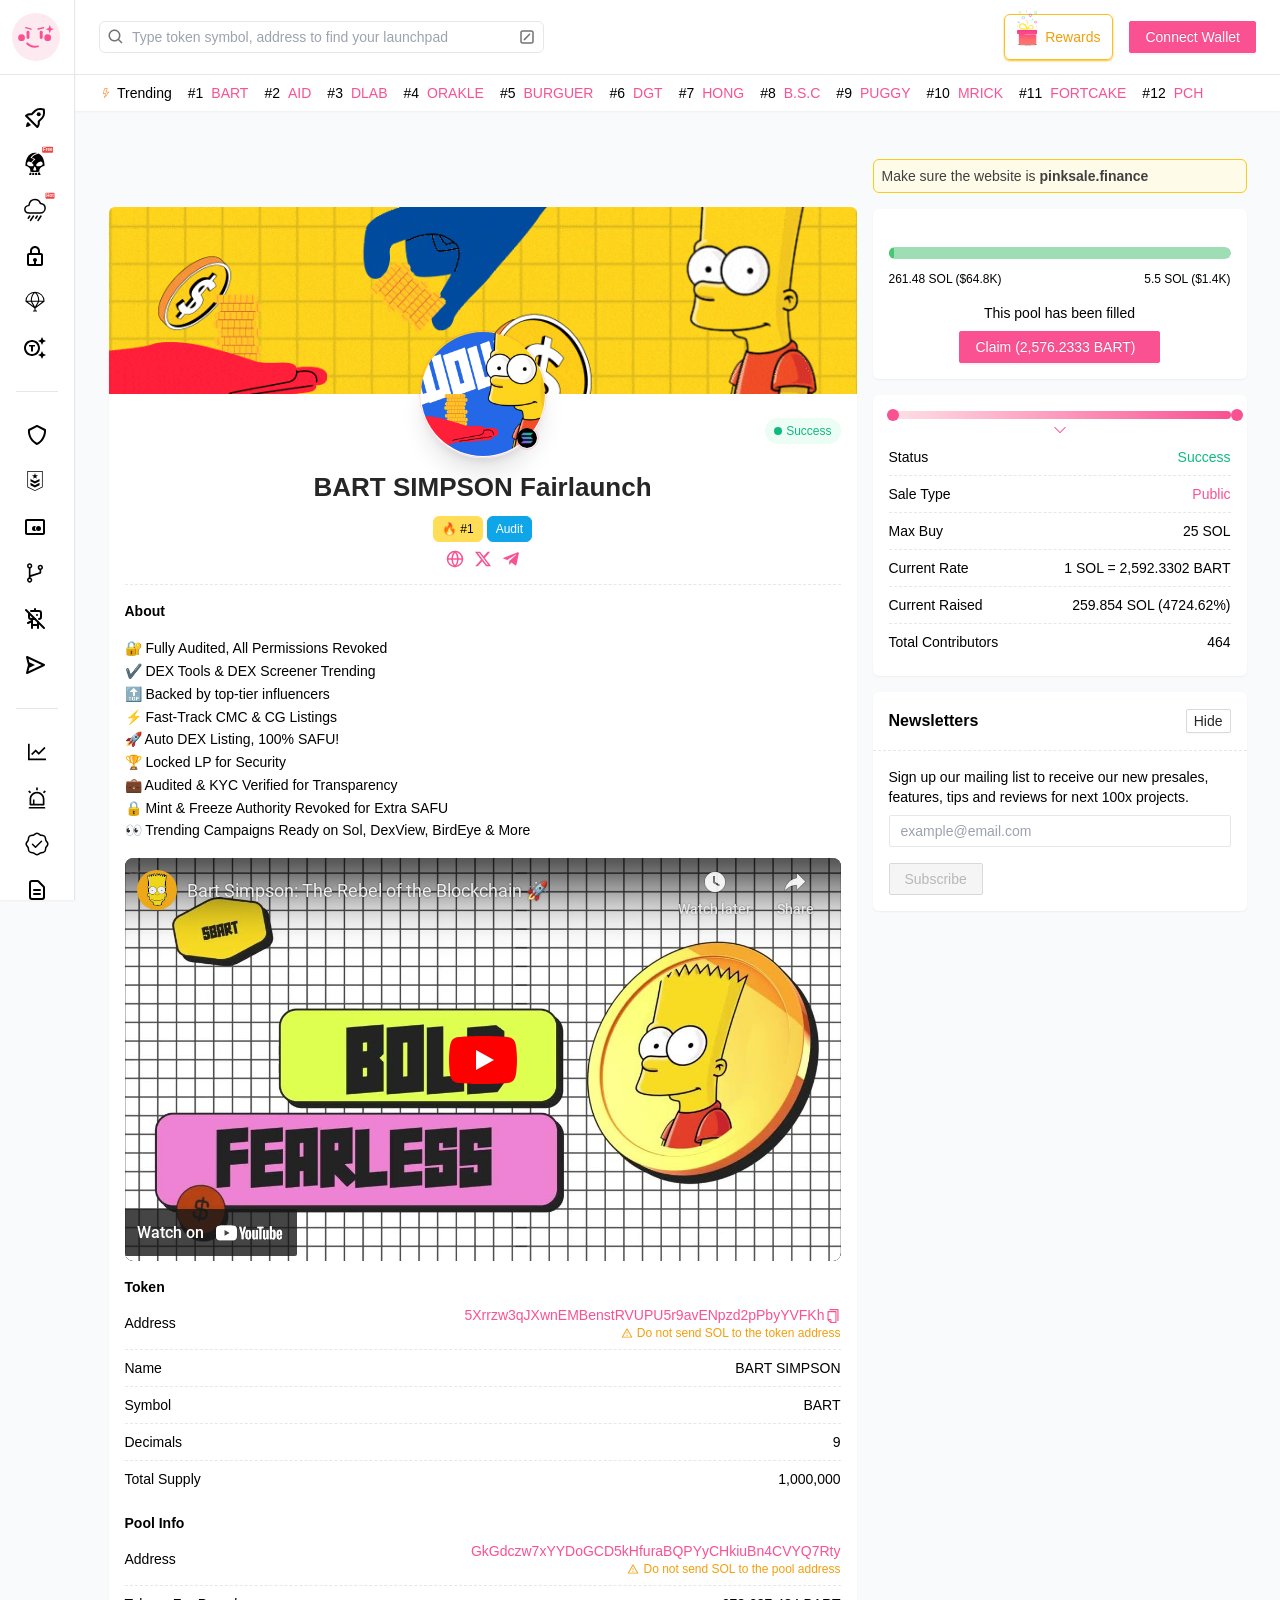
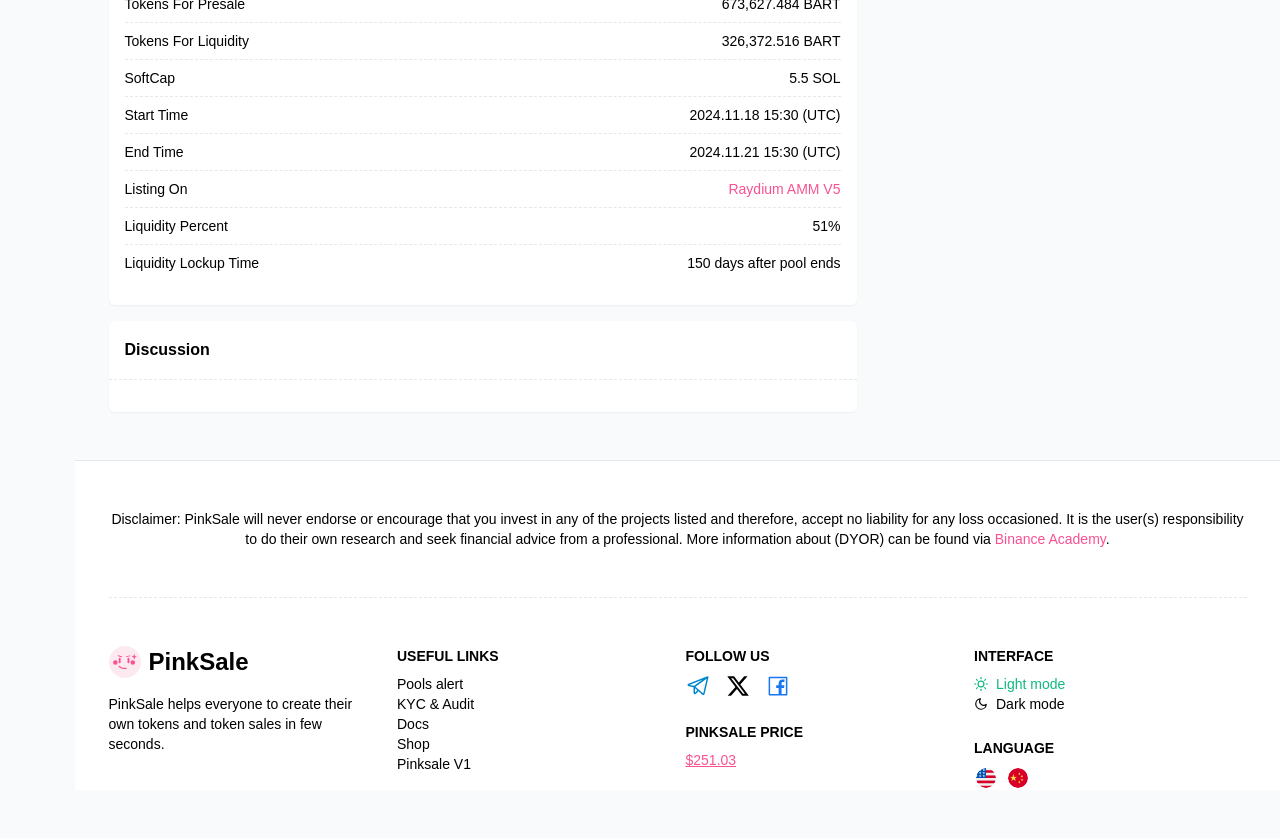
==== launchpad/GkGdczw7xYYDoGCD5kHfuraBQPYyCHkiuBn4CVYQ7Rty/index.html @ 8738171d "Add files via upload" ====
<!DOCTYPE html><html lang="en" class="light" data-critters-container="" data-scrapbook-source="https://www.pinksale.finance/solana/launchpad/GkGdczw7xYYDoGCD5kHfuraBQPYyCHkiuBn4CVYQ7Rty" data-scrapbook-create="20241121151506230" data-scrapbook-adoptedstylesheet-0=":host { z-index: var(--w3m-z-index); display: block; backface-visibility: hidden; position: fixed; inset: 0px; pointer-events: none; opacity: 0; background-color: var(--wui-cover); transition: opacity 0.2s var(--wui-ease-out-power-2); will-change: opacity; }

:host(.open) { opacity: 1; }

@keyframes zoom-in {
  0% { transform: scale(0.95) translateY(0px); }
  100% { transform: scale(1) translateY(0px); }
}

@keyframes slide-in {
  0% { transform: scale(1) translateY(50px); }
  100% { transform: scale(1) translateY(0px); }
}

wui-card { max-width: var(--w3m-modal-width); width: 100%; position: relative; animation-duration: 0.2s; animation-name: zoom-in; animation-fill-mode: backwards; animation-timing-function: var(--wui-ease-out-power-2); outline: none; }

wui-flex { overflow: hidden auto; display: flex; align-items: center; justify-content: center; width: 100%; height: 100%; }

@media (max-height: 700px) and (min-width: 431px) {
  wui-flex { align-items: flex-start; }
  wui-card { margin: var(--wui-spacing-xxl) 0px; }
}

@media (max-width: 430px) {
  wui-flex { align-items: flex-end; }
  wui-card { max-width: 100%; border-bottom-left-radius: 0px; border-bottom-right-radius: 0px; border-bottom: none; animation-name: slide-in; }
}"><head><meta charset="UTF-8"><meta name="viewport" content="width=device-width, initial-scale=1, maximum-scale=1.0, user-scalable=no"><link rel="icon" href="favicon.png"><link rel="apple-touch-icon" href="https://www.pinksale.finance/logo192.png"><link rel="manifest" href="https://www.pinksale.finance/manifest.json"><title>BART SIMPSON - How to buy BART SIMPSON</title><meta name="robots" content="index,follow"><meta name="description" content="🔐 Fully Audited, All Permissions Revoked
✔️ DEX Tools &amp;amp; DEX Screener Trending
🔝 Backed by top-tier influencers
⚡️ Fast-Track CMC &amp;amp; CG Listings
🚀 Auto DEX Listing, 100% SAFU!
🏆 Locked LP for Security
💼 Audited &amp;amp; KYC Verified for Transparency
🔒 Mint &amp;amp; Freeze Authority Revoked for Extra SAFU
👀 Trending Campaigns Ready on Sol, DexView, BirdEye &amp;amp; More"><meta name="theme-color" content="#f95192"><meta name="twitter:card" content="summary_large_image"><meta name="twitter:site" content="@pinkecosystem"><meta name="twitter:creator" content="@pinkecosystem"><meta property="fb:app_id" content="pinkecosystem"><meta property="og:title" content="BART SIMPSON - How to buy BART SIMPSON"><meta property="og:description" content="🔐 Fully Audited, All Permissions Revoked
✔️ DEX Tools &amp;amp; DEX Screener Trending
🔝 Backed by top-tier influencers
⚡️ Fast-Track CMC &amp;amp; CG Listings
🚀 Auto DEX Listing, 100% SAFU!
🏆 Locked LP for Security
💼 Audited &amp;amp; KYC Verified for Transparency
🔒 Mint &amp;amp; Freeze Authority Revoked for Extra SAFU
👀 Trending Campaigns Ready on Sol, DexView, BirdEye &amp;amp; More"><meta property="og:url" content="https://www.pinksale.finance/solana/launchpad/GkGdczw7xYYDoGCD5kHfuraBQPYyCHkiuBn4CVYQ7Rty"><meta property="og:type" content="website"><meta property="og:image" content="https://photos.pinksale.finance/file/pinksale-logo-upload/1731902654827-0ef68710facc1e62873c9341699c7675.png"><meta property="og:locale" content="en_IE"><meta property="og:site_name" content="PinkSale"><link rel="canonical" href="https://www.pinksale.finance/solana/launchpad/GkGdczw7xYYDoGCD5kHfuraBQPYyCHkiuBn4CVYQ7Rty"><meta name="next-head-count" content="22"><style>*,:after,:before{box-sizing:border-box;border:0 solid #e5e7eb}:after,:before{--tw-content:""}html{line-height:1.5;-webkit-text-size-adjust:100%;-moz-tab-size:4;-o-tab-size:4;tab-size:4;font-family:ui-sans-serif,system-ui,sans-serif,Apple Color Emoji,Segoe UI Emoji,Segoe UI Symbol,Noto Color Emoji;font-feature-settings:normal;font-variation-settings:normal;-webkit-tap-highlight-color:transparent}body{line-height:inherit}h2{font-size:inherit;font-weight:inherit}a{color:inherit;text-decoration:inherit}b{font-weight:bolder}button,input{font-family:inherit;font-feature-settings:inherit;font-variation-settings:inherit;font-size:100%;font-weight:inherit;line-height:inherit;color:inherit;margin:0;padding:0}button{text-transform:none}[type=button],[type=submit],button{-webkit-appearance:button;background-color:transparent;background-image:none}figure,h2,p{margin:0}ul{list-style:none;margin:0;padding:0}input::-moz-placeholder{opacity:1;color:#9ca3af}input::placeholder{opacity:1;color:#9ca3af}button{cursor:pointer}iframe,img,svg{display:block;vertical-align:middle}img{max-width:100%;height:auto}body{background-color:#f8fafc;font-family:-apple-system,BlinkMacSystemFont,Segoe UI,Helvetica,Arial,sans-serif,Apple Color Emoji,Segoe UI Emoji;font-size:16px;margin:0;-webkit-font-smoothing:antialiased;-moz-osx-font-smoothing:grayscale;word-wrap:break-word}body{color:var(--main-text);background-repeat:no-repeat}.hidden-against-adblock{display:none}*,:after,:before{--tw-border-spacing-x:0;--tw-border-spacing-y:0;--tw-translate-x:0;--tw-translate-y:0;--tw-rotate:0;--tw-skew-x:0;--tw-skew-y:0;--tw-scale-x:1;--tw-scale-y:1;--tw-pan-x: ;--tw-pan-y: ;--tw-pinch-zoom: ;--tw-scroll-snap-strictness:proximity;--tw-gradient-from-position: ;--tw-gradient-via-position: ;--tw-gradient-to-position: ;--tw-ordinal: ;--tw-slashed-zero: ;--tw-numeric-figure: ;--tw-numeric-spacing: ;--tw-numeric-fraction: ;--tw-ring-inset: ;--tw-ring-offset-width:0px;--tw-ring-offset-color:#fff;--tw-ring-color:rgba(59,130,246,.5);--tw-ring-offset-shadow:0 0 #0000;--tw-ring-shadow:0 0 #0000;--tw-shadow:0 0 #0000;--tw-shadow-colored:0 0 #0000;--tw-blur: ;--tw-brightness: ;--tw-contrast: ;--tw-grayscale: ;--tw-hue-rotate: ;--tw-invert: ;--tw-saturate: ;--tw-sepia: ;--tw-drop-shadow: ;--tw-backdrop-blur: ;--tw-backdrop-brightness: ;--tw-backdrop-contrast: ;--tw-backdrop-grayscale: ;--tw-backdrop-hue-rotate: ;--tw-backdrop-invert: ;--tw-backdrop-opacity: ;--tw-backdrop-saturate: ;--tw-backdrop-sepia: }.container{width:100%;margin-right:auto;margin-left:auto;padding-right:1rem;padding-left:1rem}@media (min-width:600px){.container{max-width:600px}}@media (min-width:728px){.container{max-width:728px}}@media (min-width:984px){.container{max-width:984px}}@media (min-width:1170px){.container{max-width:1170px}}.status-timeline{background:linear-gradient(90deg,rgba(255,210,218,.5),#f95192)}.status-timeline{gap:2px;height:8px;position:relative;display:flex;width:0;border-radius:.375rem;transition-property:all;transition-timing-function:cubic-bezier(.4,0,.2,1);transition-duration:.15s}.status-timeline__item{width:12px;height:12px;top:-2px;background-color:#fff0f3;position:absolute;display:inline-block;border-radius:9999px;transition-property:all;transition-timing-function:cubic-bezier(.4,0,.2,1);transition-duration:.15s}.status-timeline__item--active{--tw-bg-opacity:1;background-color:rgb(249 81 146/var(--tw-bg-opacity))}.site-max-width{max-width:1920px;margin-left:auto;margin-right:auto}.no-scrollbar::-webkit-scrollbar{display:none}.no-scrollbar{-ms-overflow-style:none;scrollbar-width:none}.pointer-events-none{pointer-events:none}.invisible{visibility:hidden}.fixed{position:fixed}.absolute{position:absolute}.relative{position:relative}.sticky{position:sticky}.inset-0{inset:0}.-right-2{right:-.5rem}.-top-2{top:-.5rem}.-top-6{top:-1.5rem}.bottom-0{bottom:0}.left-0{left:0}.left-2{left:.5rem}.left-\[50\%\]{left:50%}.right-0{right:0}.right-1{right:.25rem}.right-2{right:.5rem}.top-0{top:0}.top-1\/2{top:50%}.z-10{z-index:10}.z-20{z-index:20}.z-50{z-index:50}.z-\[100\]{z-index:100}.z-\[101\]{z-index:101}.mx-2{margin-left:.5rem;margin-right:.5rem}.mx-auto{margin-left:auto;margin-right:auto}.my-2{margin-top:.5rem;margin-bottom:.5rem}.my-4{margin-top:1rem;margin-bottom:1rem}.-mt-10{margin-top:-2.5rem}.mb-1{margin-bottom:.25rem}.mb-2{margin-bottom:.5rem}.mb-4{margin-bottom:1rem}.ml-2{margin-left:.5rem}.ml-\[2px\]{margin-left:2px}.mr-1{margin-right:.25rem}.mt-0{margin-top:0}.mt-1{margin-top:.25rem}.mt-2{margin-top:.5rem}.mt-4{margin-top:1rem}.mt-6{margin-top:1.5rem}.line-clamp-1{-webkit-line-clamp:1}.line-clamp-1{overflow:hidden;display:-webkit-box;-webkit-box-orient:vertical}.block{display:block}.inline-block{display:inline-block}.flex{display:flex}.inline-flex{display:inline-flex}.grid{display:grid}.h-0{height:0}.h-6{height:1.5rem}.h-\[20px\]{height:20px}.h-\[35px\]{height:35px}.h-\[38px\]{height:38px}.h-\[46px\]{height:46px}.h-\[75px\]{height:75px}.h-\[80px\]{height:80px}.h-\[8px\]{height:8px}.h-\[calc\(100\%-75px\)\]{height:calc(100% - 75px)}.h-auto{height:auto}.h-full{height:100%}.h-screen{height:100vh}.min-h-screen{min-height:100vh}.w-6{width:1.5rem}.w-\[14px\]{width:14px}.w-\[18px\]{width:18px}.w-\[20px\]{width:20px}.w-\[35px\]{width:35px}.w-\[38px\]{width:38px}.w-\[56px\]{width:56px}.w-\[60px\]{width:60px}.w-\[75px\]{width:75px}.w-\[80px\]{width:80px}.w-\[8px\]{width:8px}.w-full{width:100%}.max-w-lg{max-width:32rem}.flex-1{flex:1 1 0%}.flex-shrink-0{flex-shrink:0}.-translate-x-\[50\%\]{--tw-translate-x:-50%}.-translate-x-\[50\%\],.-translate-y-1\/2{transform:translate(var(--tw-translate-x),var(--tw-translate-y)) rotate(var(--tw-rotate)) skewX(var(--tw-skew-x)) skewY(var(--tw-skew-y)) scaleX(var(--tw-scale-x)) scaleY(var(--tw-scale-y))}.-translate-y-1\/2{--tw-translate-y:-50%}.scale-50{transform:translate(var(--tw-translate-x),var(--tw-translate-y)) rotate(var(--tw-rotate)) skewX(var(--tw-skew-x)) skewY(var(--tw-skew-y)) scaleX(var(--tw-scale-x)) scaleY(var(--tw-scale-y))}.scale-50{--tw-scale-x:.5;--tw-scale-y:.5}.scale-75{--tw-scale-x:.75;--tw-scale-y:.75}.scale-75,.transform{transform:translate(var(--tw-translate-x),var(--tw-translate-y)) rotate(var(--tw-rotate)) skewX(var(--tw-skew-x)) skewY(var(--tw-skew-y)) scaleX(var(--tw-scale-x)) scaleY(var(--tw-scale-y))}@keyframes bounce{0%,to{transform:translateY(-25%);animation-timing-function:cubic-bezier(.8,0,1,1)}50%{transform:none;animation-timing-function:cubic-bezier(0,0,.2,1)}}.animate-bounce{animation:bounce 1s infinite}@keyframes ping{75%,to{transform:scale(2);opacity:0}}.animate-ping{animation:ping 1s cubic-bezier(0,0,.2,1) infinite}@keyframes pulse{50%{opacity:.5}}.animate-pulse{animation:pulse 2s cubic-bezier(.4,0,.6,1) infinite}.cursor-pointer{cursor:pointer}.grid-cols-1{grid-template-columns:repeat(1,minmax(0,1fr))}.flex-row{flex-direction:row}.flex-col{flex-direction:column}.flex-wrap{flex-wrap:wrap}.place-content-center{place-content:center}.items-start{align-items:flex-start}.items-center{align-items:center}.justify-end{justify-content:flex-end}.justify-center{justify-content:center}.justify-between{justify-content:space-between}.gap-1{gap:.25rem}.gap-2{gap:.5rem}.gap-2\.5{gap:.625rem}.gap-4{gap:1rem}.divide-y>:not([hidden])~:not([hidden]){--tw-divide-y-reverse:0;border-top-width:calc(1px * calc(1 - var(--tw-divide-y-reverse)));border-bottom-width:calc(1px * var(--tw-divide-y-reverse))}.divide-dashed>:not([hidden])~:not([hidden]){border-style:dashed}.overflow-hidden{overflow:hidden}.overflow-x-auto{overflow-x:auto}.overflow-y-auto{overflow-y:auto}.whitespace-nowrap{white-space:nowrap}.whitespace-pre-line{white-space:pre-line}.break-words{overflow-wrap:break-word}.break-all{word-break:break-all}.rounded-full{border-radius:9999px}.rounded-lg{border-radius:.5rem}.rounded-md{border-radius:.375rem}.rounded-sm{border-radius:.125rem}.rounded-b-md{border-bottom-right-radius:.375rem}.rounded-b-md{border-bottom-left-radius:.375rem}.rounded-t-md{border-top-right-radius:.375rem}.rounded-t-md{border-top-left-radius:.375rem}.rounded-t-none{border-top-left-radius:0;border-top-right-radius:0}.border{border-width:1px}.border-2{border-width:2px}.border-b{border-bottom-width:1px}.border-r{border-right-width:1px}.border-t{border-top-width:1px}.border-dashed{border-style:dashed}.border-amber-400{--tw-border-opacity:1;border-color:rgb(251 191 36/var(--tw-border-opacity))}.border-brand-lighter{border-color:rgba(241,70,104,.2)}.border-sky-500{--tw-border-opacity:1;border-color:rgb(14 165 233/var(--tw-border-opacity))}.border-transparent{border-color:transparent}.border-yellow-400{--tw-border-opacity:1;border-color:rgb(250 204 21/var(--tw-border-opacity))}.bg-\[\#fff0f3\]{--tw-bg-opacity:1;background-color:rgb(255 240 243/var(--tw-bg-opacity))}.bg-emerald-50{--tw-bg-opacity:1;background-color:rgb(236 253 245/var(--tw-bg-opacity))}.bg-emerald-500{--tw-bg-opacity:1;background-color:rgb(16 185 129/var(--tw-bg-opacity))}.bg-gray-200{--tw-bg-opacity:1;background-color:rgb(229 231 235/var(--tw-bg-opacity))}.bg-gray-400{--tw-bg-opacity:1;background-color:rgb(156 163 175/var(--tw-bg-opacity))}.bg-modal-overlay{background-color:rgba(0,0,0,.3)}.bg-neutral-200{--tw-bg-opacity:1;background-color:rgb(229 229 229/var(--tw-bg-opacity))}.bg-red-500{--tw-bg-opacity:1;background-color:rgb(239 68 68/var(--tw-bg-opacity))}.bg-sky-500{--tw-bg-opacity:1;background-color:rgb(14 165 233/var(--tw-bg-opacity))}.bg-white{--tw-bg-opacity:1;background-color:rgb(255 255 255/var(--tw-bg-opacity))}.bg-yellow-50{--tw-bg-opacity:1;background-color:rgb(254 252 232/var(--tw-bg-opacity))}.bg-cover{background-size:cover}.bg-center{background-position:50%}.bg-no-repeat{background-repeat:no-repeat}.object-cover{-o-object-fit:cover;object-fit:cover}.p-2{padding:.5rem}.p-3{padding:.75rem}.p-4{padding:1rem}.p-\[1px\]{padding:1px}.px-0\.5{padding-left:.125rem;padding-right:.125rem}.px-2{padding-left:.5rem;padding-right:.5rem}.px-3{padding-left:.75rem;padding-right:.75rem}.px-4{padding-left:1rem;padding-right:1rem}.px-6{padding-left:1.5rem;padding-right:1.5rem}.px-8{padding-left:2rem;padding-right:2rem}.px-\[10px\]{padding-left:10px;padding-right:10px}.px-\[11px\]{padding-left:11px;padding-right:11px}.py-0\.5{padding-top:.125rem;padding-bottom:.125rem}.py-1{padding-top:.25rem;padding-bottom:.25rem}.py-1\.5{padding-top:.375rem;padding-bottom:.375rem}.py-2{padding-top:.5rem;padding-bottom:.5rem}.py-3{padding-top:.75rem;padding-bottom:.75rem}.py-4{padding-top:1rem;padding-bottom:1rem}.py-6{padding-top:1.5rem;padding-bottom:1.5rem}.py-\[5px\]{padding-top:5px;padding-bottom:5px}.pb-\[56\.25\%\]{padding-bottom:56.25%}.pr-12{padding-right:3rem}.pr-6{padding-right:1.5rem}.pr-\[4px\]{padding-right:4px}.pt-12{padding-top:3rem}.pt-6{padding-top:1.5rem}.pt-\[25\%\]{padding-top:25%}.text-left{text-align:left}.text-center{text-align:center}.text-right{text-align:right}.text-2xl{font-size:1.5rem;line-height:2rem}.text-\[12px\]{font-size:12px}.text-\[26px\]{font-size:26px}.text-lg{font-size:1.125rem;line-height:1.75rem}.text-sm{font-size:.875rem;line-height:1.25rem}.text-xs{font-size:.75rem;line-height:1rem}.font-\[500\]{font-weight:500}.font-bold{font-weight:700}.font-medium{font-weight:500}.font-semibold{font-weight:600}.uppercase{text-transform:uppercase}.capitalize{text-transform:capitalize}.leading-relaxed{line-height:1.625}.text-\[\#0088cc\]{--tw-text-opacity:1;color:rgb(0 136 204/var(--tw-text-opacity))}.text-\[\#1877F2\]{--tw-text-opacity:1;color:rgb(24 119 242/var(--tw-text-opacity))}.text-\[\#f95192\]{--tw-text-opacity:1;color:rgb(249 81 146/var(--tw-text-opacity))}.text-amber-500{--tw-text-opacity:1;color:rgb(245 158 11/var(--tw-text-opacity))}.text-brand{--tw-text-opacity:1;color:rgb(249 81 146/var(--tw-text-opacity))}.text-emerald-500{--tw-text-opacity:1;color:rgb(16 185 129/var(--tw-text-opacity))}.text-gray-400{--tw-text-opacity:1;color:rgb(156 163 175/var(--tw-text-opacity))}.text-gray-500{--tw-text-opacity:1;color:rgb(107 114 128/var(--tw-text-opacity))}.text-neutral-500{--tw-text-opacity:1;color:rgb(115 115 115/var(--tw-text-opacity))}.text-neutral-700{--tw-text-opacity:1;color:rgb(64 64 64/var(--tw-text-opacity))}.text-neutral-800{--tw-text-opacity:1;color:rgb(38 38 38/var(--tw-text-opacity))}.text-orange-400{--tw-text-opacity:1;color:rgb(251 146 60/var(--tw-text-opacity))}.text-red-500{--tw-text-opacity:1;color:rgb(239 68 68/var(--tw-text-opacity))}.text-sky-500{--tw-text-opacity:1;color:rgb(14 165 233/var(--tw-text-opacity))}.text-white{--tw-text-opacity:1;color:rgb(255 255 255/var(--tw-text-opacity))}.underline{text-decoration-line:underline}.opacity-0{opacity:0}.shadow-md{--tw-shadow:0 4px 6px -1px rgba(0,0,0,.1),0 2px 4px -2px rgba(0,0,0,.1);--tw-shadow-colored:0 4px 6px -1px var(--tw-shadow-color),0 2px 4px -2px var(--tw-shadow-color)}.shadow-md{box-shadow:var(--tw-ring-offset-shadow,0 0 #0000),var(--tw-ring-shadow,0 0 #0000),var(--tw-shadow)}.shadow-sm{--tw-shadow:0 1px 2px 0 rgba(0,0,0,.05);--tw-shadow-colored:0 1px 2px 0 var(--tw-shadow-color)}.shadow-sm,.shadow-xl{box-shadow:var(--tw-ring-offset-shadow,0 0 #0000),var(--tw-ring-shadow,0 0 #0000),var(--tw-shadow)}.shadow-xl{--tw-shadow:0 20px 25px -5px rgba(0,0,0,.1),0 8px 10px -6px rgba(0,0,0,.1);--tw-shadow-colored:0 20px 25px -5px var(--tw-shadow-color),0 8px 10px -6px var(--tw-shadow-color)}.shadow-amber-400{--tw-shadow-color:#fbbf24;--tw-shadow:var(--tw-shadow-colored)}.outline-none{outline:2px solid transparent;outline-offset:2px}.transition-all{transition-property:all;transition-timing-function:cubic-bezier(.4,0,.2,1);transition-duration:.15s}.duration-150{transition-duration:.15s}.duration-200{transition-duration:.2s}.duration-300{transition-duration:.3s}:root{--brand-color:#f95192}@property --angle{syntax:"<angle>";initial-value:0deg;inherits:false}@media (min-width:48rem){.md\:hidden-against-adblock{display:none}}.hover\:w-\[250px\]:hover{width:250px}.hover\:scale-125:hover{transform:translate(var(--tw-translate-x),var(--tw-translate-y)) rotate(var(--tw-rotate)) skewX(var(--tw-skew-x)) skewY(var(--tw-skew-y)) scaleX(var(--tw-scale-x)) scaleY(var(--tw-scale-y))}.hover\:scale-125:hover{--tw-scale-x:1.25;--tw-scale-y:1.25}.hover\:stroke-2:hover{stroke-width:2}.hover\:text-brand:hover{--tw-text-opacity:1;color:rgb(249 81 146/var(--tw-text-opacity))}.hover\:text-emerald-500:hover{--tw-text-opacity:1;color:rgb(16 185 129/var(--tw-text-opacity))}.hover\:underline:hover{text-decoration-line:underline}.focus\:border-brand:focus{--tw-border-opacity:1;border-color:rgb(249 81 146/var(--tw-border-opacity))}.focus\:shadow-outline:focus{box-shadow:var(--tw-ring-offset-shadow,0 0 #0000),var(--tw-ring-shadow,0 0 #0000),var(--tw-shadow)}.focus\:shadow-outline:focus{--tw-shadow:0 0 0 2px rgba(249,81,146,.2);--tw-shadow-colored:0 0 0 2px var(--tw-shadow-color)}.group:hover .group-hover\:block{display:block}@media (min-width:30rem){.sm\:bottom-1{bottom:.25rem}.sm\:right-1{right:.25rem}.sm\:my-6{margin-top:1.5rem;margin-bottom:1.5rem}.sm\:-mt-12{margin-top:-3rem}.sm\:inline-block{display:inline-block}.sm\:h-\[92px\]{height:92px}.sm\:w-\[92px\]{width:92px}@keyframes bounce{0%,to{transform:translateY(-25%);animation-timing-function:cubic-bezier(.8,0,1,1)}50%{transform:none;animation-timing-function:cubic-bezier(0,0,.2,1)}}.sm\:grid-cols-2{grid-template-columns:repeat(2,minmax(0,1fr))}.sm\:pt-8{padding-top:2rem}}@media (min-width:48rem){.md\:bottom-2{bottom:.5rem}.md\:right-2{right:.5rem}.md\:my-12{margin-top:3rem;margin-bottom:3rem}.md\:-mt-16{margin-top:-4rem}.md\:ml-\[75px\]{margin-left:75px}.md\:block{display:block}.md\:hidden{display:none}.md\:h-\[128px\]{height:128px}.md\:w-\[128px\]{width:128px}.md\:grid-cols-3{grid-template-columns:repeat(3,minmax(0,1fr))}.md\:pt-12{padding-top:3rem}}@media (min-width:62rem){.lg\:mt-12{margin-top:3rem}.lg\:block{display:block}.lg\:hidden{display:none}.lg\:w-1\/2{width:50%}.lg\:flex-\[2\]{flex:2}.lg\:grid-cols-4{grid-template-columns:repeat(4,minmax(0,1fr))}.lg\:flex-row{flex-direction:row}}html{--antd-wave-shadow-color:#f95192;--scroll-bar:0}.ant-btn{line-height:1.5715;position:relative;display:inline-block;font-weight:400;white-space:nowrap;text-align:center;background-image:none;box-shadow:0 2px 0 rgba(0,0,0,.015);cursor:pointer;transition:all .3s cubic-bezier(.645,.045,.355,1);-webkit-user-select:none;-moz-user-select:none;user-select:none;touch-action:manipulation;height:32px;padding:4px 15px;font-size:14px;border-radius:2px;color:rgba(0,0,0,.85);border:1px solid #d9d9d9;background:#fff}.ant-btn,.ant-btn:active,.ant-btn:focus{outline:0}.ant-btn:not([disabled]):hover{text-decoration:none}.ant-btn:not([disabled]):active{outline:0;box-shadow:none}.ant-btn-sm{height:24px;padding:0 7px;font-size:14px;border-radius:2px}.ant-btn:focus,.ant-btn:hover{color:#f95192;border-color:#f95192;background:#fff}.ant-btn:active{color:#f95192;border-color:#f95192;background:#fff}.ant-btn:active,.ant-btn:focus,.ant-btn:hover{text-decoration:none;background:#fff}.ant-btn>span{display:inline-block}.ant-btn-primary{color:#fff;border-color:#f95192;background:#f95192;text-shadow:0 -1px 0 rgba(0,0,0,.12);box-shadow:0 2px 0 rgba(0,0,0,.045)}.ant-btn-primary:focus,.ant-btn-primary:hover{color:#fff;border-color:#f95192;background:#f95192}.ant-btn-primary:active{color:#fff;border-color:#f95192;background:#f95192}.ant-btn-link{color:#f95192;border-color:transparent;background:transparent;box-shadow:none}.ant-btn-link:focus,.ant-btn-link:hover{color:#f95192;border-color:#f95192;background:transparent}.ant-btn-link:active{color:#f95192;border-color:#f95192;background:transparent}.ant-btn-link:hover{background:transparent}.ant-btn-link:active,.ant-btn-link:focus,.ant-btn-link:hover{border-color:transparent}.ant-btn-icon-only{width:32px;height:32px;padding:2.4px 0;font-size:16px;border-radius:2px;vertical-align:-3px}.ant-btn-icon-only>*{font-size:16px}.ant-btn-icon-only.ant-btn-sm{width:24px;height:24px;padding:0;font-size:14px;border-radius:2px}.ant-btn-icon-only.ant-btn-sm>*{font-size:14px}.ant-btn:before{position:absolute;top:-1px;right:-1px;bottom:-1px;left:-1px;z-index:1;display:none;background:#fff;border-radius:inherit;opacity:.35;transition:opacity .2s;content:"";pointer-events:none}.ant-btn:active>span,.ant-btn:focus>span{position:relative}.ant-btn:empty{display:inline-block;width:0;visibility:hidden;content:"\a0"}.ant-spin{box-sizing:border-box;margin:0;padding:0;color:rgba(0,0,0,.85);font-size:14px;font-variant:tabular-nums;line-height:1.5715;list-style:none;font-feature-settings:"tnum";position:absolute;display:none;color:#f95192;font-size:0;text-align:center;vertical-align:middle;opacity:0;transition:transform .3s cubic-bezier(.78,.14,.15,.86)}.ant-spin-spinning{position:static;display:inline-block;opacity:1}.ant-spin-dot{position:relative;display:inline-block;font-size:20px;width:1em;height:1em}.ant-spin-dot-item{position:absolute;display:block;width:9px;height:9px;background-color:#f95192;border-radius:100%;transform:scale(.75);transform-origin:50% 50%;opacity:.3;animation:antSpinMove 1s linear infinite alternate}.ant-spin-dot-item:first-child{top:0;left:0}.ant-spin-dot-item:nth-child(2){top:0;right:0;animation-delay:.4s}.ant-spin-dot-item:nth-child(3){right:0;bottom:0;animation-delay:.8s}.ant-spin-dot-item:nth-child(4){bottom:0;left:0;animation-delay:1.2s}.ant-spin-dot-spin{transform:rotate(0deg);animation:antRotate 1.2s linear infinite}.ant-spin-sm .ant-spin-dot{font-size:14px}.ant-spin-sm .ant-spin-dot i{width:6px;height:6px}@keyframes antSpinMove{to{opacity:1}}@keyframes antRotate{to{transform:rotate(1turn)}}.ant-progress{box-sizing:border-box;margin:0;padding:0;color:rgba(0,0,0,.85);font-size:14px;font-variant:tabular-nums;line-height:1.5715;list-style:none;font-feature-settings:"tnum";display:inline-block}.ant-progress-line{position:relative;width:100%;font-size:14px}.ant-progress-outer{display:inline-block;width:100%;margin-right:0;padding-right:0}.ant-progress-inner{position:relative;display:inline-block;width:100%;overflow:hidden;vertical-align:middle;background-color:#f5f5f5;border-radius:100px}.ant-progress-bg,.ant-progress-success-bg{position:relative;background-color:#1890ff;border-radius:100px;transition:all .4s cubic-bezier(.08,.82,.17,1) 0s}.ant-progress-success-bg{position:absolute;top:0;left:0;background-color:#52c41a}.ant-progress-status-active .ant-progress-bg:before{position:absolute;top:0;right:0;bottom:0;left:0;background:#fff;border-radius:10px;opacity:0;animation:ant-progress-active 2.4s cubic-bezier(.23,1,.32,1) infinite;content:""}@keyframes ant-progress-active{0%{transform:translateX(-100%) scaleX(0);opacity:.1}20%{transform:translateX(-100%) scaleX(0);opacity:.5}to{transform:translateX(0) scaleX(1);opacity:0}}</style><link rel="stylesheet" href="9def1a61e2f0315c.css" data-n-g="" media="all"><noscript><link rel="stylesheet" href="9def1a61e2f0315c.css"></noscript><noscript data-n-css=""></noscript><style id="_goober"> .go37342527{box-shadow:0 4px 16px rgba(0, 0, 0, 0.08), 0 16px 64px rgba(0, 0, 0, 0.16);width:fit-content;margin:auto;}@media (max-width: 440px){.go37342527{width:100%;height:fit-content;margin:auto 0 0 0;}}.go3288899091{transform:translateY(-8px);margin-bottom:12px;}.go3535743411{margin-bottom:12px;}tc-root *{margin:0;padding:0;box-sizing:border-box;font-family:-apple-system, BlinkMacSystemFont, 'Roboto', 'Helvetica Neue', Arial, Tahoma, Verdana, sans-serif;-webkit-font-smoothing:antialiased;-moz-osx-font-smoothing:grayscale;-webkit-tap-highlight-color:transparent;}tc-root img{-webkit-user-select:none;-webkit-touch-callout:none;}tc-root *:focus{outline:#08f auto 2px;}tc-root li{list-style:none;}tc-root button{outline:none;}body.tc-disable-scroll{position:fixed;overflow-y:scroll;right:0;left:0;}body.tc-using-mouse tc-root *:focus{outline:none;}</style><style>
      @import url("css2.css");
      :root {
        --w3m-modal-width: 360px;
        --w3m-color-mix-strength: 0%;
        --w3m-font-family: Inter, Segoe UI, Roboto, Oxygen, Ubuntu, Cantarell, Fira Sans, Droid Sans, Helvetica Neue, sans-serif;;
        --w3m-font-size-master: 10px;
        --w3m-border-radius-master: 4px;
        --w3m-z-index: 999;

        --wui-font-family: var(--w3m-font-family);

        --wui-font-size-mini: calc(var(--w3m-font-size-master) * 0.8);
        --wui-font-size-micro: var(--w3m-font-size-master);
        --wui-font-size-tiny: calc(var(--w3m-font-size-master) * 1.2);
        --wui-font-size-small: calc(var(--w3m-font-size-master) * 1.4);
        --wui-font-size-paragraph: calc(var(--w3m-font-size-master) * 1.6);
        --wui-font-size-medium: calc(var(--w3m-font-size-master) * 1.8);
        --wui-font-size-large: calc(var(--w3m-font-size-master) * 2);
        --wui-font-size-title-6: calc(var(--w3m-font-size-master) * 2.2);
        --wui-font-size-medium-title: calc(var(--w3m-font-size-master) * 2.4);
        --wui-font-size-2xl: calc(var(--w3m-font-size-master) * 4);

        --wui-border-radius-5xs: var(--w3m-border-radius-master);
        --wui-border-radius-4xs: calc(var(--w3m-border-radius-master) * 1.5);
        --wui-border-radius-3xs: calc(var(--w3m-border-radius-master) * 2);
        --wui-border-radius-xxs: calc(var(--w3m-border-radius-master) * 3);
        --wui-border-radius-xs: calc(var(--w3m-border-radius-master) * 4);
        --wui-border-radius-s: calc(var(--w3m-border-radius-master) * 5);
        --wui-border-radius-m: calc(var(--w3m-border-radius-master) * 7);
        --wui-border-radius-l: calc(var(--w3m-border-radius-master) * 9);
        --wui-border-radius-3xl: calc(var(--w3m-border-radius-master) * 20);

        --wui-font-weight-light: 400;
        --wui-font-weight-regular: 500;
        --wui-font-weight-medium: 600;
        --wui-font-weight-bold: 700;

        --wui-letter-spacing-2xl: -1.6px;
        --wui-letter-spacing-medium-title: -0.96px;
        --wui-letter-spacing-title-6: -0.88px;
        --wui-letter-spacing-large: -0.8px;
        --wui-letter-spacing-medium: -0.72px;
        --wui-letter-spacing-paragraph: -0.64px;
        --wui-letter-spacing-small: -0.56px;
        --wui-letter-spacing-tiny: -0.48px;
        --wui-letter-spacing-micro: -0.2px;
        --wui-letter-spacing-mini: -0.16px;

        --wui-spacing-0: 0px;
        --wui-spacing-4xs: 2px;
        --wui-spacing-3xs: 4px;
        --wui-spacing-xxs: 6px;
        --wui-spacing-2xs: 7px;
        --wui-spacing-xs: 8px;
        --wui-spacing-1xs: 10px;
        --wui-spacing-s: 12px;
        --wui-spacing-m: 14px;
        --wui-spacing-l: 16px;
        --wui-spacing-2l: 18px;
        --wui-spacing-xl: 20px;
        --wui-spacing-xxl: 24px;
        --wui-spacing-2xl: 32px;
        --wui-spacing-3xl: 40px;
        --wui-spacing-4xl: 90px;
        --wui-spacing-5xl: 95px;

        --wui-icon-box-size-xxs: 14px;
        --wui-icon-box-size-xs: 20px;
        --wui-icon-box-size-sm: 24px;
        --wui-icon-box-size-md: 32px;
        --wui-icon-box-size-lg: 40px;
        --wui-icon-box-size-2lg: 48px;
        --wui-icon-box-size-xl: 64px;

        --wui-icon-size-inherit: inherit;
        --wui-icon-size-xxs: 10px;
        --wui-icon-size-xs: 12px;
        --wui-icon-size-sm: 14px;
        --wui-icon-size-md: 16px;
        --wui-icon-size-mdl: 18px;
        --wui-icon-size-lg: 20px;
        --wui-icon-size-xl: 24px;
        --wui-icon-size-xxl: 28px;

        --wui-wallet-image-size-inherit: inherit;
        --wui-wallet-image-size-sm: 40px;
        --wui-wallet-image-size-md: 56px;
        --wui-wallet-image-size-lg: 80px;

        --wui-visual-size-size-inherit: inherit;
        --wui-visual-size-sm: 40px;
        --wui-visual-size-md: 55px;
        --wui-visual-size-lg: 80px;

        --wui-box-size-md: 100px;
        --wui-box-size-lg: 120px;

        --wui-ease-out-power-2: cubic-bezier(0, 0, 0.22, 1);
        --wui-ease-out-power-1: cubic-bezier(0, 0, 0.55, 1);

        --wui-ease-in-power-3: cubic-bezier(0.66, 0, 1, 1);
        --wui-ease-in-power-2: cubic-bezier(0.45, 0, 1, 1);
        --wui-ease-in-power-1: cubic-bezier(0.3, 0, 1, 1);

        --wui-ease-inout-power-1: cubic-bezier(0.45, 0, 0.55, 1);

        --wui-duration-lg: 200ms;
        --wui-duration-md: 125ms;
        --wui-duration-sm: 75ms;

        --wui-path-network-sm: path(
          'M15.4 2.1a5.21 5.21 0 0 1 5.2 0l11.61 6.7a5.21 5.21 0 0 1 2.61 4.52v13.4c0 1.87-1 3.59-2.6 4.52l-11.61 6.7c-1.62.93-3.6.93-5.22 0l-11.6-6.7a5.21 5.21 0 0 1-2.61-4.51v-13.4c0-1.87 1-3.6 2.6-4.52L15.4 2.1Z'
        );

        --wui-path-network-md: path(
          'M43.4605 10.7248L28.0485 1.61089C25.5438 0.129705 22.4562 0.129705 19.9515 1.61088L4.53951 10.7248C2.03626 12.2051 0.5 14.9365 0.5 17.886V36.1139C0.5 39.0635 2.03626 41.7949 4.53951 43.2752L19.9515 52.3891C22.4562 53.8703 25.5438 53.8703 28.0485 52.3891L43.4605 43.2752C45.9637 41.7949 47.5 39.0635 47.5 36.114V17.8861C47.5 14.9365 45.9637 12.2051 43.4605 10.7248Z'
        );

        --wui-path-network-lg: path(
          'M78.3244 18.926L50.1808 2.45078C45.7376 -0.150261 40.2624 -0.150262 35.8192 2.45078L7.6756 18.926C3.23322 21.5266 0.5 26.3301 0.5 31.5248V64.4752C0.5 69.6699 3.23322 74.4734 7.6756 77.074L35.8192 93.5492C40.2624 96.1503 45.7376 96.1503 50.1808 93.5492L78.3244 77.074C82.7668 74.4734 85.5 69.6699 85.5 64.4752V31.5248C85.5 26.3301 82.7668 21.5266 78.3244 18.926Z'
        );

        --wui-width-network-sm: 36px;
        --wui-width-network-md: 48px;
        --wui-width-network-lg: 86px;

        --wui-height-network-sm: 40px;
        --wui-height-network-md: 54px;
        --wui-height-network-lg: 96px;

        --wui-icon-size-network-xs: 12px;
        --wui-icon-size-network-sm: 16px;
        --wui-icon-size-network-md: 24px;
        --wui-icon-size-network-lg: 42px;

        --wui-color-inherit: inherit;

        --wui-color-inverse-100: #fff;
        --wui-color-inverse-000: #000;

        --wui-cover: rgba(20, 20, 20, 0.8);

        --wui-color-modal-bg: var(--wui-color-modal-bg-base);

        --wui-color-accent-100: var(--wui-color-accent-base-100);
        --wui-color-accent-090: var(--wui-color-accent-base-090);
        --wui-color-accent-080: var(--wui-color-accent-base-080);

        --wui-color-success-100: var(--wui-color-success-base-100);

        --wui-color-error-100: var(--wui-color-error-base-100);

        --wui-icon-box-bg-error-100: var(--wui-icon-box-bg-error-base-100);
        --wui-icon-box-bg-blue-100: var(--wui-icon-box-bg-blue-base-100);
        --wui-icon-box-bg-success-100: var(--wui-icon-box-bg-success-base-100);
        --wui-icon-box-bg-inverse-100: var(--wui-icon-box-bg-inverse-base-100);

        --wui-all-wallets-bg-100: var(--wui-all-wallets-bg-100);

        --wui-avatar-border: var(--wui-avatar-border-base);

        --wui-thumbnail-border: var(--wui-thumbnail-border-base);

        --wui-box-shadow-blue: var(--wui-color-accent-glass-020);
      }

      @supports (background: color-mix(in srgb, white 50%, black)) {
        :root {
          --wui-color-modal-bg: color-mix(
            in srgb,
            var(--w3m-color-mix) var(--w3m-color-mix-strength),
            var(--wui-color-modal-bg-base)
          );

          --wui-box-shadow-blue: color-mix(in srgb, var(--wui-color-accent-100) 20%, transparent);

          --wui-color-accent-100: color-mix(
            in srgb,
            var(--wui-color-accent-base-100) 100%,
            transparent
          );
          --wui-color-accent-090: color-mix(
            in srgb,
            var(--wui-color-accent-base-100) 90%,
            transparent
          );
          --wui-color-accent-080: color-mix(
            in srgb,
            var(--wui-color-accent-base-100) 80%,
            transparent
          );
          --wui-color-accent-glass-090: color-mix(
            in srgb,
            var(--wui-color-accent-base-100) 90%,
            transparent
          );
          --wui-color-accent-glass-080: color-mix(
            in srgb,
            var(--wui-color-accent-base-100) 80%,
            transparent
          );
          --wui-color-accent-glass-020: color-mix(
            in srgb,
            var(--wui-color-accent-base-100) 20%,
            transparent
          );
          --wui-color-accent-glass-015: color-mix(
            in srgb,
            var(--wui-color-accent-base-100) 15%,
            transparent
          );
          --wui-color-accent-glass-010: color-mix(
            in srgb,
            var(--wui-color-accent-base-100) 10%,
            transparent
          );
          --wui-color-accent-glass-005: color-mix(
            in srgb,
            var(--wui-color-accent-base-100) 5%,
            transparent
          );
          --wui-color-accent-002: color-mix(
            in srgb,
            var(--wui-color-accent-base-100) 2%,
            transparent
          );

          --wui-color-fg-100: color-mix(
            in srgb,
            var(--w3m-color-mix) var(--w3m-color-mix-strength),
            var(--wui-color-fg-100)
          );
          --wui-color-fg-125: color-mix(
            in srgb,
            var(--w3m-color-mix) var(--w3m-color-mix-strength),
            var(--wui-color-fg-125)
          );
          --wui-color-fg-150: color-mix(
            in srgb,
            var(--w3m-color-mix) var(--w3m-color-mix-strength),
            var(--wui-color-fg-150)
          );
          --wui-color-fg-175: color-mix(
            in srgb,
            var(--w3m-color-mix) var(--w3m-color-mix-strength),
            var(--wui-color-fg-175)
          );
          --wui-color-fg-200: color-mix(
            in srgb,
            var(--w3m-color-mix) var(--w3m-color-mix-strength),
            var(--wui-color-fg-200)
          );
          --wui-color-fg-225: color-mix(
            in srgb,
            var(--w3m-color-mix) var(--w3m-color-mix-strength),
            var(--wui-color-fg-225)
          );
          --wui-color-fg-250: color-mix(
            in srgb,
            var(--w3m-color-mix) var(--w3m-color-mix-strength),
            var(--wui-color-fg-250)
          );
          --wui-color-fg-275: color-mix(
            in srgb,
            var(--w3m-color-mix) var(--w3m-color-mix-strength),
            var(--wui-color-fg-275)
          );
          --wui-color-fg-300: color-mix(
            in srgb,
            var(--w3m-color-mix) var(--w3m-color-mix-strength),
            var(--wui-color-fg-300)
          );

          --wui-color-bg-100: color-mix(
            in srgb,
            var(--w3m-color-mix) var(--w3m-color-mix-strength),
            var(--wui-color-bg-100)
          );
          --wui-color-bg-125: color-mix(
            in srgb,
            var(--w3m-color-mix) var(--w3m-color-mix-strength),
            var(--wui-color-bg-125)
          );
          --wui-color-bg-150: color-mix(
            in srgb,
            var(--w3m-color-mix) var(--w3m-color-mix-strength),
            var(--wui-color-bg-150)
          );
          --wui-color-bg-175: color-mix(
            in srgb,
            var(--w3m-color-mix) var(--w3m-color-mix-strength),
            var(--wui-color-bg-175)
          );
          --wui-color-bg-200: color-mix(
            in srgb,
            var(--w3m-color-mix) var(--w3m-color-mix-strength),
            var(--wui-color-bg-200)
          );
          --wui-color-bg-225: color-mix(
            in srgb,
            var(--w3m-color-mix) var(--w3m-color-mix-strength),
            var(--wui-color-bg-225)
          );
          --wui-color-bg-250: color-mix(
            in srgb,
            var(--w3m-color-mix) var(--w3m-color-mix-strength),
            var(--wui-color-bg-250)
          );
          --wui-color-bg-275: color-mix(
            in srgb,
            var(--w3m-color-mix) var(--w3m-color-mix-strength),
            var(--wui-color-bg-275)
          );
          --wui-color-bg-300: color-mix(
            in srgb,
            var(--w3m-color-mix) var(--w3m-color-mix-strength),
            var(--wui-color-bg-300)
          );

          --wui-color-success-100: color-mix(
            in srgb,
            var(--w3m-color-mix) var(--w3m-color-mix-strength),
            var(--wui-color-success-base-100)
          );
          --wui-color-error-100: color-mix(
            in srgb,
            var(--w3m-color-mix) var(--w3m-color-mix-strength),
            var(--wui-color-error-base-100)
          );

          --wui-icon-box-bg-error-100: color-mix(
            in srgb,
            var(--w3m-color-mix) var(--w3m-color-mix-strength),
            var(--wui-icon-box-bg-error-base-100)
          );
          --wui-icon-box-bg-accent-100: color-mix(
            in srgb,
            var(--w3m-color-mix) var(--w3m-color-mix-strength),
            var(--wui-icon-box-bg-blue-base-100)
          );
          --wui-icon-box-bg-success-100: color-mix(
            in srgb,
            var(--w3m-color-mix) var(--w3m-color-mix-strength),
            var(--wui-icon-box-bg-success-base-100)
          );
          --wui-icon-box-bg-inverse-100: color-mix(
            in srgb,
            var(--w3m-color-mix) var(--w3m-color-mix-strength),
            var(--wui-icon-box-bg-inverse-base-100)
          );

          --wui-all-wallets-bg-100: color-mix(
            in srgb,
            var(--w3m-color-mix) var(--w3m-color-mix-strength),
            var(--wui-all-wallets-bg-100)
          );

          --wui-avatar-border: color-mix(
            in srgb,
            var(--w3m-color-mix) var(--w3m-color-mix-strength),
            var(--wui-avatar-border-base)
          );

          --wui-thumbnail-border: color-mix(
            in srgb,
            var(--w3m-color-mix) var(--w3m-color-mix-strength),
            var(--wui-thumbnail-border-base)
          );
        }
      }
    </style><style media="enabled">
      :root {
        --w3m-color-mix: #000;
        --w3m-accent: hsla(231, 100%, 70%, 1);
        --w3m-default: #000;

        --wui-color-modal-bg-base: #fff;
        --wui-color-accent-base-100: var(--w3m-accent);

        --wui-color-blueberry-100: hsla(231, 100%, 70%, 1);
        --wui-color-blueberry-090: hsla(231, 97%, 72%, 1);
        --wui-color-blueberry-080: hsla(231, 92%, 74%, 1);

        --wui-color-fg-100: #141414;
        --wui-color-fg-125: #2d3131;
        --wui-color-fg-150: #474d4d;
        --wui-color-fg-175: #636d6d;
        --wui-color-fg-200: #798686;
        --wui-color-fg-225: #828f8f;
        --wui-color-fg-250: #8b9797;
        --wui-color-fg-275: #95a0a0;
        --wui-color-fg-300: #9ea9a9;

        --wui-color-bg-100: #ffffff;
        --wui-color-bg-125: #f5fafa;
        --wui-color-bg-150: #f3f8f8;
        --wui-color-bg-175: #eef4f4;
        --wui-color-bg-200: #eaf1f1;
        --wui-color-bg-225: #e5eded;
        --wui-color-bg-250: #e1e9e9;
        --wui-color-bg-275: #dce7e7;
        --wui-color-bg-300: #d8e3e3;

        --wui-color-success-base-100: #26b562;
        --wui-color-error-base-100: #f05142;

        --wui-color-success-glass-001: rgba(38, 181, 98, 0.01);
        --wui-color-success-glass-002: rgba(38, 181, 98, 0.02);
        --wui-color-success-glass-005: rgba(38, 181, 98, 0.05);
        --wui-color-success-glass-010: rgba(38, 181, 98, 0.1);
        --wui-color-success-glass-015: rgba(38, 181, 98, 0.15);
        --wui-color-success-glass-020: rgba(38, 181, 98, 0.2);
        --wui-color-success-glass-025: rgba(38, 181, 98, 0.25);
        --wui-color-success-glass-030: rgba(38, 181, 98, 0.3);
        --wui-color-success-glass-060: rgba(38, 181, 98, 0.6);
        --wui-color-success-glass-080: rgba(38, 181, 98, 0.8);

        --wui-color-error-glass-001: rgba(240, 81, 66, 0.01);
        --wui-color-error-glass-002: rgba(240, 81, 66, 0.02);
        --wui-color-error-glass-005: rgba(240, 81, 66, 0.05);
        --wui-color-error-glass-010: rgba(240, 81, 66, 0.1);
        --wui-color-error-glass-015: rgba(240, 81, 66, 0.15);
        --wui-color-error-glass-020: rgba(240, 81, 66, 0.2);
        --wui-color-error-glass-025: rgba(240, 81, 66, 0.25);
        --wui-color-error-glass-030: rgba(240, 81, 66, 0.3);
        --wui-color-error-glass-060: rgba(240, 81, 66, 0.6);
        --wui-color-error-glass-080: rgba(240, 81, 66, 0.8);

        --wui-icon-box-bg-error-base-100: #f4dfdd;
        --wui-icon-box-bg-blue-base-100: #d9ecfb;
        --wui-icon-box-bg-success-base-100: #daf0e4;
        --wui-icon-box-bg-inverse-base-100: #dcecfc;

        --wui-all-wallets-bg-100: #e8f1fa;

        --wui-avatar-border-base: #f3f4f4;

        --wui-thumbnail-border-base: #eaefef;

        --wui-color-gray-glass-001: rgba(0, 0, 0, 0.01);
        --wui-color-gray-glass-002: rgba(0, 0, 0, 0.02);
        --wui-color-gray-glass-005: rgba(0, 0, 0, 0.05);
        --wui-color-gray-glass-010: rgba(0, 0, 0, 0.1);
        --wui-color-gray-glass-015: rgba(0, 0, 0, 0.15);
        --wui-color-gray-glass-020: rgba(0, 0, 0, 0.2);
        --wui-color-gray-glass-025: rgba(0, 0, 0, 0.25);
        --wui-color-gray-glass-030: rgba(0, 0, 0, 0.3);
        --wui-color-gray-glass-060: rgba(0, 0, 0, 0.6);
        --wui-color-gray-glass-080: rgba(0, 0, 0, 0.8);
        --wui-color-gray-glass-090: rgba(0, 0, 0, 0.9);
      }
    </style><style>
      :root {
        --w3m-color-mix: #fff;
        --w3m-accent: hsla(230, 100%, 67%, 1);
        --w3m-default: #fff;

        --wui-color-modal-bg-base: #121313;
        --wui-color-accent-base-100: var(--w3m-accent);

        --wui-color-blueberry-100: hsla(230, 100%, 67%, 1);
        --wui-color-blueberry-090: hsla(231, 76%, 61%, 1);
        --wui-color-blueberry-080: hsla(230, 59%, 55%, 1);

        --wui-color-fg-100: #e4e7e7;
        --wui-color-fg-125: #d0d5d5;
        --wui-color-fg-150: #a8b1b1;
        --wui-color-fg-175: #a8b0b0;
        --wui-color-fg-200: #949e9e;
        --wui-color-fg-225: #868f8f;
        --wui-color-fg-250: #788080;
        --wui-color-fg-275: #788181;
        --wui-color-fg-300: #6e7777;

        --wui-color-bg-100: #141414;
        --wui-color-bg-125: #191a1a;
        --wui-color-bg-150: #1e1f1f;
        --wui-color-bg-175: #222525;
        --wui-color-bg-200: #272a2a;
        --wui-color-bg-225: #2c3030;
        --wui-color-bg-250: #313535;
        --wui-color-bg-275: #363b3b;
        --wui-color-bg-300: #3b4040;

        --wui-color-success-base-100: #26d962;
        --wui-color-error-base-100: #f25a67;

        --wui-color-success-glass-001: rgba(38, 217, 98, 0.01);
        --wui-color-success-glass-002: rgba(38, 217, 98, 0.02);
        --wui-color-success-glass-005: rgba(38, 217, 98, 0.05);
        --wui-color-success-glass-010: rgba(38, 217, 98, 0.1);
        --wui-color-success-glass-015: rgba(38, 217, 98, 0.15);
        --wui-color-success-glass-020: rgba(38, 217, 98, 0.2);
        --wui-color-success-glass-025: rgba(38, 217, 98, 0.25);
        --wui-color-success-glass-030: rgba(38, 217, 98, 0.3);
        --wui-color-success-glass-060: rgba(38, 217, 98, 0.6);
        --wui-color-success-glass-080: rgba(38, 217, 98, 0.8);

        --wui-color-error-glass-001: rgba(242, 90, 103, 0.01);
        --wui-color-error-glass-002: rgba(242, 90, 103, 0.02);
        --wui-color-error-glass-005: rgba(242, 90, 103, 0.05);
        --wui-color-error-glass-010: rgba(242, 90, 103, 0.1);
        --wui-color-error-glass-015: rgba(242, 90, 103, 0.15);
        --wui-color-error-glass-020: rgba(242, 90, 103, 0.2);
        --wui-color-error-glass-025: rgba(242, 90, 103, 0.25);
        --wui-color-error-glass-030: rgba(242, 90, 103, 0.3);
        --wui-color-error-glass-060: rgba(242, 90, 103, 0.6);
        --wui-color-error-glass-080: rgba(242, 90, 103, 0.8);

        --wui-color-gray-glass-001: rgba(255, 255, 255, 0.01);
        --wui-color-gray-glass-002: rgba(255, 255, 255, 0.02);
        --wui-color-gray-glass-005: rgba(255, 255, 255, 0.05);
        --wui-color-gray-glass-010: rgba(255, 255, 255, 0.1);
        --wui-color-gray-glass-015: rgba(255, 255, 255, 0.15);
        --wui-color-gray-glass-020: rgba(255, 255, 255, 0.2);
        --wui-color-gray-glass-025: rgba(255, 255, 255, 0.25);
        --wui-color-gray-glass-030: rgba(255, 255, 255, 0.3);
        --wui-color-gray-glass-060: rgba(255, 255, 255, 0.6);
        --wui-color-gray-glass-080: rgba(255, 255, 255, 0.8);
        --wui-color-gray-glass-090: rgba(255, 255, 255, 0.9);

        --wui-icon-box-bg-error-base-100: #3c2426;
        --wui-icon-box-bg-blue-base-100: #20303f;
        --wui-icon-box-bg-success-base-100: #1f3a28;
        --wui-icon-box-bg-inverse-base-100: #243240;

        --wui-all-wallets-bg-100: #222b35;

        --wui-avatar-border-base: #252525;

        --wui-thumbnail-border-base: #252525;
      }
    </style><script data-scrapbook-elem="custom-elements-loader">(function (names) { if (!customElements) { return; } for (const name of names) { customElements.define(name, class CustomElement extends HTMLElement {}); } })(["w3m-modal","tc-root","next-route-announcer"])</script></head><body style="top: auto;"><div id="__next"><div class="site-max-width"><div data-scroll-watcher="true"></div><div class="fixed h-screen w-[75px] bg-white dark:bg-brand-dark transition-all duration-300 hover:w-[250px] overflow-hidden overflow-y-auto no-scrollbar z-[100] hidden-against-adblock md:block group border-r dark:border-neutral-800 shadow-sm"><a class="transition-all flex items-center gap-2 sticky top-0 left-0 bg-white dark:bg-brand-dark dark:border-neutral-800 border-b hover:stroke-2 h-[75px]" href="https://www.pinksale.finance/"><div class="flex-shrink-0 p-3"><img alt="PinkSale" loading="lazy" width="48" height="48" decoding="async" data-nimg="1" style="color:transparent" src="ic-pinksale.61500ae2.svg"></div><div class="transition-all font-bold dark:text-slate-200 text-2xl">PinkSale</div></a><nav class="overflow-y-auto no-scrollbar h-[calc(100%-75px)]"><div class="px-4"><ul class="my-2 py-2"><li><div class="transition-all my-2 flex items-center gap-2 capitalize hover:text-brand cursor-pointer pr-[4px]"><div class="grid w-[38px] h-[38px] px-[10px] place-content-center rounded-md relative"><svg stroke="currentColor" fill="currentColor" stroke-width="0" viewBox="0 0 24 24" height="24" width="24" xmlns="http://www.w3.org/2000/svg"><path d="M20.92 2.38A15.72 15.72 0 0 0 17.5 2a8.26 8.26 0 0 0-6 2.06Q9.89 5.67 8.31 7.27c-1.21-.13-4.08-.2-6 1.74a1 1 0 0 0 0 1.41l11.3 11.32a1 1 0 0 0 1.41 0c1.95-2 1.89-4.82 1.77-6l3.21-3.2c3.19-3.19 1.74-9.18 1.68-9.43a1 1 0 0 0-.76-.73zm-2.36 8.75L15 14.67a1 1 0 0 0-.27.9 6.81 6.81 0 0 1-.54 3.94L4.52 9.82a6.67 6.67 0 0 1 4-.5A1 1 0 0 0 9.39 9s1.4-1.45 3.51-3.56A6.61 6.61 0 0 1 17.5 4a14.51 14.51 0 0 1 2.33.2c.24 1.43.62 5.04-1.27 6.93z"></path><circle cx="15.73" cy="8.3" r="2"></circle><path d="M5 16c-2 1-2 5-2 5a7.81 7.81 0 0 0 5-2z"></path></svg></div><div class="flex-1 hidden-against-adblock group-hover:block line-clamp-1 whitespace-nowrap">Launchpads</div><div class="w-[18px] hidden-against-adblock group-hover:block transition-all" style="transform:none"><svg stroke="currentColor" fill="currentColor" stroke-width="0" viewBox="0 0 16 16" height="1em" width="1em" xmlns="http://www.w3.org/2000/svg"><path fill-rule="evenodd" d="M4.646 1.646a.5.5 0 0 1 .708 0l6 6a.5.5 0 0 1 0 .708l-6 6a.5.5 0 0 1-.708-.708L10.293 8 4.646 2.354a.5.5 0 0 1 0-.708z"></path></svg></div></div><div class=" hidden-against-adblock group-hover:block transition-all"></div></li><li><div class="transition-all my-2 flex items-center gap-2 capitalize hover:text-brand cursor-pointer pr-[4px]"><div class="grid w-[38px] h-[38px] px-[10px] place-content-center rounded-md relative"><svg stroke="currentColor" fill="currentColor" stroke-width="0" viewBox="0 0 512 512" height="24" width="24" xmlns="http://www.w3.org/2000/svg"><path d="M256.16 15.822c-74.685 0-124.825 36.292-157.865 90.487C66.36 158.692 51.637 228.053 50.68 294.954c44.44 12.795 73.834 28.683 90.46 50.123 15.804 20.383 18.445 45.188 12.157 71.963 23.635 7.218 62.826 11.32 100.986 10.905 38.28-.416 76.213-5.67 96.373-13.44-4.608-25.936-.182-50.215 16.983-70.07 17.928-20.738 48.197-36.53 93.4-49.488-.972-63.406-15.24-132.688-46.868-185.92-20.367-34.277-47.386-61.936-82.97-77.972-62.555 14.347-113.232 44.996-143.62 84.12 25.38 8.96 46.088 21.593 65.35 34.583l10.742 7.244-10.266 7.906c-26.884 20.705-46.28 43.707-65.26 67.48 28.468 22.27 47.56 52.2 29.02 65.186-33.572 23.518-170.713 1.396-119.002-78.754 6.006-9.31 15.307-13.314 26.2-13.496 14.635-.244 32.144 6.414 48.4 16.37 17.11-21.452 35.198-43.144 59.1-63.32-18.538-11.88-37.98-22.425-61.975-29.265l-12.29-3.503 7.066-10.65c28.184-42.48 75.737-75.727 134.613-94.523-13.362-3.012-27.71-4.612-43.118-4.612h-.002zm126.594 189.502c10.892.182 20.19 4.187 26.197 13.496 51.712 80.15-85.427 102.272-119 78.754-31.496-22.06 45.603-93.04 92.804-92.25zM252.2 309.057c13.922 0 38.53 68.05 30.277 79.51-6.48 8.996-54.935 8.617-60.555 0-7.197-11.034 16.31-79.51 30.277-79.51zM354.71 433.13c-10.557 3.91-23.223 6.832-37.17 8.952l5.94 48.89h53.416l-22.185-57.84zm-207.888 1.57l-18.5 56.273h47.092l5.914-48.684c-12.764-1.877-24.484-4.38-34.506-7.59zm152.17 9.667c-13.13 1.28-26.996 1.98-41.078 2.21v44.396h46.74l-5.662-46.606zm-99.107.14l-5.647 46.466h44.99V446.6c-13.444-.204-26.714-.894-39.343-2.094z"></path></svg><div class="absolute -top-2 -right-2 scale-75"><div class="bg-red-500 text-white inline-block text-xs transform scale-50 font-semibold px-0.5 rounded-sm animate-bounce">Free</div></div></div><div class="flex-1 hidden-against-adblock group-hover:block line-clamp-1 whitespace-nowrap">PinkMeme</div><div class="w-[18px] hidden-against-adblock group-hover:block transition-all" style="transform:none"><svg stroke="currentColor" fill="currentColor" stroke-width="0" viewBox="0 0 16 16" height="1em" width="1em" xmlns="http://www.w3.org/2000/svg"><path fill-rule="evenodd" d="M4.646 1.646a.5.5 0 0 1 .708 0l6 6a.5.5 0 0 1 0 .708l-6 6a.5.5 0 0 1-.708-.708L10.293 8 4.646 2.354a.5.5 0 0 1 0-.708z"></path></svg></div></div><div class=" hidden-against-adblock group-hover:block transition-all"></div></li><li><div class="transition-all my-2 flex items-center gap-2 capitalize hover:text-brand cursor-pointer pr-[4px]"><div class="grid w-[38px] h-[38px] px-[10px] place-content-center rounded-md relative"><svg stroke="currentColor" fill="currentColor" stroke-width="0" viewBox="0 0 512 512" height="24" width="24" xmlns="http://www.w3.org/2000/svg"><path fill="none" stroke-linejoin="round" stroke-width="32" d="M114.61 162.85A16.07 16.07 0 00128 149.6C140.09 76.17 193.63 32 256 32c57.93 0 96.62 37.75 112.2 77.74a15.84 15.84 0 0012.2 9.87c50 8.15 91.6 41.54 91.6 99.59 0 59.4-48.6 100.8-108 100.8H130c-49.5 0-90-24.7-90-79.2 0-48.47 38.67-72.22 74.61-77.95z"></path><path fill="none" stroke-linecap="round" stroke-linejoin="round" stroke-width="32" d="M144 384l-32 48m112-48l-64 96m144-96l-32 48m112-48l-64 96"></path></svg><div class="absolute -top-2 -right-2 scale-75"><div class="bg-red-500 text-white inline-block text-xs transform scale-50 font-semibold px-0.5 rounded-sm animate-bounce">Hot</div></div></div><div class="flex-1 hidden-against-adblock group-hover:block line-clamp-1 whitespace-nowrap">Tele Airdrop Bot</div><div class="w-[18px] hidden-against-adblock group-hover:block transition-all" style="transform:none"><svg stroke="currentColor" fill="currentColor" stroke-width="0" viewBox="0 0 16 16" height="1em" width="1em" xmlns="http://www.w3.org/2000/svg"><path fill-rule="evenodd" d="M4.646 1.646a.5.5 0 0 1 .708 0l6 6a.5.5 0 0 1 0 .708l-6 6a.5.5 0 0 1-.708-.708L10.293 8 4.646 2.354a.5.5 0 0 1 0-.708z"></path></svg></div></div><div class=" hidden-against-adblock group-hover:block transition-all"></div></li><li><div class="transition-all my-2 flex items-center gap-2 capitalize hover:text-brand cursor-pointer pr-[4px]"><div class="grid w-[38px] h-[38px] px-[10px] place-content-center rounded-md relative"><svg stroke="currentColor" fill="currentColor" stroke-width="0" viewBox="0 0 24 24" height="24" width="24" xmlns="http://www.w3.org/2000/svg"><path d="M12 2C9.243 2 7 4.243 7 7v2H6c-1.103 0-2 .897-2 2v9c0 1.103.897 2 2 2h12c1.103 0 2-.897 2-2v-9c0-1.103-.897-2-2-2h-1V7c0-2.757-2.243-5-5-5zM9 7c0-1.654 1.346-3 3-3s3 1.346 3 3v2H9V7zm9.002 13H13v-2.278c.595-.347 1-.985 1-1.722 0-1.103-.897-2-2-2s-2 .897-2 2c0 .736.405 1.375 1 1.722V20H6v-9h12l.002 9z"></path></svg></div><div class="flex-1 hidden-against-adblock group-hover:block line-clamp-1 whitespace-nowrap">PinkLock</div><div class="w-[18px] hidden-against-adblock group-hover:block transition-all" style="transform:none"><svg stroke="currentColor" fill="currentColor" stroke-width="0" viewBox="0 0 16 16" height="1em" width="1em" xmlns="http://www.w3.org/2000/svg"><path fill-rule="evenodd" d="M4.646 1.646a.5.5 0 0 1 .708 0l6 6a.5.5 0 0 1 0 .708l-6 6a.5.5 0 0 1-.708-.708L10.293 8 4.646 2.354a.5.5 0 0 1 0-.708z"></path></svg></div></div><div class=" hidden-against-adblock group-hover:block transition-all"></div></li><li><div class="transition-all my-2 flex items-center gap-2 capitalize hover:text-brand cursor-pointer pr-[4px]"><div class="grid w-[38px] h-[38px] px-[10px] place-content-center rounded-md relative"><svg stroke="currentColor" fill="currentColor" stroke-width="0" viewBox="0 0 256 256" height="24" width="24" xmlns="http://www.w3.org/2000/svg"><path d="M230,120a102,102,0,0,0-204,0,6,6,0,0,0,2.27,4.69l.13.11L122,195v23H112a6,6,0,0,0,0,12h32a6,6,0,0,0,0-12H134V195l93.6-70.2h0A6,6,0,0,0,230,120Zm-12.2-6H173.9c-1.3-42.92-16.5-68.62-28.43-82.3A90.2,90.2,0,0,1,217.8,114ZM128,31.43A77.14,77.14,0,0,1,143.42,49C157.26,70.08,161.24,95,161.89,114H94.11c1.06-31.88,10.49-52.86,18.47-65A76.69,76.69,0,0,1,128,31.43ZM157.8,126,128,179.65,98.2,126Zm-73.33,0,24.62,44.32L50,126Zm87.06,0H206l-59.09,44.32Zm-61-94.3C98.6,45.38,83.4,71.08,82.1,114H38.2A90.2,90.2,0,0,1,110.53,31.7Z"></path></svg></div><div class="flex-1 hidden-against-adblock group-hover:block line-clamp-1 whitespace-nowrap">Airdrops</div><div class="w-[18px] hidden-against-adblock group-hover:block transition-all" style="transform:none"><svg stroke="currentColor" fill="currentColor" stroke-width="0" viewBox="0 0 16 16" height="1em" width="1em" xmlns="http://www.w3.org/2000/svg"><path fill-rule="evenodd" d="M4.646 1.646a.5.5 0 0 1 .708 0l6 6a.5.5 0 0 1 0 .708l-6 6a.5.5 0 0 1-.708-.708L10.293 8 4.646 2.354a.5.5 0 0 1 0-.708z"></path></svg></div></div><div class=" hidden-against-adblock group-hover:block transition-all"></div></li><li><div class="transition-all my-2 flex items-center gap-2 capitalize hover:text-brand cursor-pointer pr-[4px]"><div class="grid w-[38px] h-[38px] px-[10px] place-content-center rounded-md relative"><svg stroke="currentColor" fill="currentColor" stroke-width="0" viewBox="0 0 24 24" height="24" width="24" xmlns="http://www.w3.org/2000/svg"><path fill="none" d="M0 0h24v24H0z"></path><path d="M9 4c-4.42 0-8 3.58-8 8s3.58 8 8 8 8-3.58 8-8-3.58-8-8-8zm0 14c-3.31 0-6-2.69-6-6s2.69-6 6-6 6 2.69 6 6-2.69 6-6 6zm3-7.5h-2v5H8v-5H6V9h6v1.5zm8.25-6.75L23 5l-2.75 1.25L19 9l-1.25-2.75L15 5l2.75-1.25L19 1l1.25 2.75zm0 14L23 19l-2.75 1.25L19 23l-1.25-2.75L15 19l2.75-1.25L19 15l1.25 2.75z"></path></svg></div><div class="flex-1 hidden-against-adblock group-hover:block line-clamp-1 whitespace-nowrap">Token</div><div class="w-[18px] hidden-against-adblock group-hover:block transition-all" style="transform:none"><svg stroke="currentColor" fill="currentColor" stroke-width="0" viewBox="0 0 16 16" height="1em" width="1em" xmlns="http://www.w3.org/2000/svg"><path fill-rule="evenodd" d="M4.646 1.646a.5.5 0 0 1 .708 0l6 6a.5.5 0 0 1 0 .708l-6 6a.5.5 0 0 1-.708-.708L10.293 8 4.646 2.354a.5.5 0 0 1 0-.708z"></path></svg></div></div><div class=" hidden-against-adblock group-hover:block transition-all"></div></li></ul><div class="border-b w-full dark:border-neutral-800"></div><ul class="my-2 py-2"><li><a href="https://legacy.pinksale.finance/private-sales" class="group transition-all dark:text-brand-text-dark my-2 flex items-center gap-2 hover:text-brand" target="_blank" rel="nofollow noreferrer"><div class="grid w-[38px] h-[38px] px-[10px] ml-[2px] place-content-center rounded-md"><svg stroke="currentColor" fill="currentColor" stroke-width="0" viewBox="0 0 24 24" height="24" width="24" xmlns="http://www.w3.org/2000/svg"><path d="M20.995 6.903a.997.997 0 0 0-.547-.797l-7.973-4a.997.997 0 0 0-.895-.002l-8.027 4c-.297.15-.502.437-.544.767-.013.097-1.145 9.741 8.541 15.008a.995.995 0 0 0 .969-.009c9.307-5.259 8.514-14.573 8.476-14.967zm-8.977 12.944c-6.86-4.01-7.14-10.352-7.063-12.205l7.071-3.523 6.998 3.511c.005 1.87-.481 8.243-7.006 12.217z"></path></svg></div><div class="flex-1 hidden-against-adblock group-hover:block line-clamp-1 whitespace-nowrap">Private Sales</div></a></li><li><a class="group transition-all dark:text-brand-text-dark my-2 flex items-center gap-2 hover:text-brand" href="https://www.pinksale.finance/leaderboards"><div class="grid w-[38px] h-[38px] px-[10px] place-content-center rounded-md"><svg stroke="currentColor" fill="currentColor" stroke-width="0" viewBox="0 0 512 512" height="24" width="24" xmlns="http://www.w3.org/2000/svg"><path d="M255 471L91.7 387V41h328.6v346zm-147.3-93.74L255 453l149.3-75.76V57H107.7v320.26zm187.61-168.34l-14.5-46 38.8-28.73-48.27-.43L256 87.94l-15.33 45.78-48.27.43 38.8 28.73-14.5 46 39.31-28zM254.13 311.5l98.27-49.89v-49.9l-98.14 49.82-94.66-48.69v50zm.13 32.66l-94.66-48.69v50l94.54 48.62 98.27-49.89v-49.9z"></path></svg></div><div class="flex-1 hidden-against-adblock group-hover:block line-clamp-1 whitespace-nowrap"><div class="inline-block mr-1">Leaderboards</div></div></a></li><li><a class="group transition-all dark:text-brand-text-dark my-2 flex items-center gap-2 hover:text-brand" href="https://www.pinksale.finance/buy-crypto-fiat"><div class="grid w-[38px] h-[38px] px-[10px] place-content-center rounded-md"><svg stroke="currentColor" fill="currentColor" stroke-width="0" viewBox="0 0 24 24" height="24" width="24" xmlns="http://www.w3.org/2000/svg"><circle cx="15.5" cy="13.5" r="2.5"></circle><path d="M12 13.5c0-.815.396-1.532 1-1.988A2.47 2.47 0 0 0 11.5 11a2.5 2.5 0 1 0 0 5 2.47 2.47 0 0 0 1.5-.512 2.486 2.486 0 0 1-1-1.988z"></path><path d="M20 4H4c-1.103 0-2 .897-2 2v12c0 1.103.897 2 2 2h16c1.103 0 2-.897 2-2V6c0-1.103-.897-2-2-2zM4 18V6h16l.002 12H4z"></path></svg></div><div class="flex-1 hidden-against-adblock group-hover:block line-clamp-1 whitespace-nowrap"><div class="inline-block mr-1">Buy Crypto Fiat</div></div></a></li><li><a class="group transition-all dark:text-brand-text-dark my-2 flex items-center gap-2 hover:text-brand" href="https://www.pinksale.finance/bridge"><div class="grid w-[38px] h-[38px] px-[10px] place-content-center rounded-md"><svg stroke="currentColor" fill="currentColor" stroke-width="0" viewBox="0 0 1024 1024" height="24" width="24" xmlns="http://www.w3.org/2000/svg"><path d="M740 161c-61.8 0-112 50.2-112 112 0 50.1 33.1 92.6 78.5 106.9v95.9L320 602.4V318.1c44.2-15 76-56.9 76-106.1 0-61.8-50.2-112-112-112s-112 50.2-112 112c0 49.2 31.8 91 76 106.1V706c-44.2 15-76 56.9-76 106.1 0 61.8 50.2 112 112 112s112-50.2 112-112c0-49.2-31.8-91-76-106.1v-27.8l423.5-138.7a50.52 50.52 0 0 0 34.9-48.2V378.2c42.9-15.8 73.6-57 73.6-105.2 0-61.8-50.2-112-112-112zm-504 51a48.01 48.01 0 0 1 96 0 48.01 48.01 0 0 1-96 0zm96 600a48.01 48.01 0 0 1-96 0 48.01 48.01 0 0 1 96 0zm408-491a48.01 48.01 0 0 1 0-96 48.01 48.01 0 0 1 0 96z"></path></svg></div><div class="flex-1 hidden-against-adblock group-hover:block line-clamp-1 whitespace-nowrap"><div class="inline-block mr-1">Bridge</div></div></a></li><li><a class="group transition-all dark:text-brand-text-dark my-2 flex items-center gap-2 hover:text-brand" href="https://www.pinksale.finance/antibot"><div class="grid w-[38px] h-[38px] px-[10px] place-content-center rounded-md"><svg stroke="currentColor" fill="none" stroke-width="2" viewBox="0 0 24 24" stroke-linecap="round" stroke-linejoin="round" height="24" width="24" xmlns="http://www.w3.org/2000/svg"><path stroke="none" d="M0 0h24v24H0z" fill="none"></path><path d="M8 4h8a2 2 0 0 1 2 2v4a2 2 0 0 1 -2 2m-4 0h-4a2 2 0 0 1 -2 -2v-4"></path><path d="M12 2v2"></path><path d="M9 12v9"></path><path d="M15 15v6"></path><path d="M5 16l4 -2"></path><path d="M9 18h6"></path><path d="M14 8v.01"></path><path d="M3 3l18 18"></path></svg></div><div class="flex-1 hidden-against-adblock group-hover:block line-clamp-1 whitespace-nowrap"><div class="inline-block mr-1">Anti-Bot</div></div></a></li><li><a class="group transition-all dark:text-brand-text-dark my-2 flex items-center gap-2 hover:text-brand" href="https://www.pinksale.finance/multi-sender"><div class="grid w-[38px] h-[38px] px-[10px] place-content-center rounded-md"><svg stroke="currentColor" fill="currentColor" stroke-width="0" viewBox="0 0 24 24" height="24" width="24" xmlns="http://www.w3.org/2000/svg"><path d="m21.426 11.095-17-8A.999.999 0 0 0 3.03 4.242L4.969 12 3.03 19.758a.998.998 0 0 0 1.396 1.147l17-8a1 1 0 0 0 0-1.81zM5.481 18.197l.839-3.357L12 12 6.32 9.16l-.839-3.357L18.651 12l-13.17 6.197z"></path></svg></div><div class="flex-1 hidden-against-adblock group-hover:block line-clamp-1 whitespace-nowrap"><div class="inline-block mr-1">Multi-Sender</div></div></a></li></ul><div class="border-b w-full dark:border-neutral-800"></div><ul class="my-2 py-2"><li><a href="https://www.dexview.com/" class="group transition-all dark:text-brand-text-dark my-2 flex items-center gap-2 hover:text-brand" target="_blank" rel="nofollow noreferrer"><div class="grid w-[38px] h-[38px] px-[10px] ml-[2px] place-content-center rounded-md"><svg stroke="currentColor" fill="currentColor" stroke-width="0" viewBox="0 0 1024 1024" height="24" width="24" xmlns="http://www.w3.org/2000/svg"><path d="M888 792H200V168c0-4.4-3.6-8-8-8h-56c-4.4 0-8 3.6-8 8v688c0 4.4 3.6 8 8 8h752c4.4 0 8-3.6 8-8v-56c0-4.4-3.6-8-8-8zM305.8 637.7c3.1 3.1 8.1 3.1 11.3 0l138.3-137.6L583 628.5c3.1 3.1 8.2 3.1 11.3 0l275.4-275.3c3.1-3.1 3.1-8.2 0-11.3l-39.6-39.6a8.03 8.03 0 0 0-11.3 0l-230 229.9L461.4 404a8.03 8.03 0 0 0-11.3 0L266.3 586.7a8.03 8.03 0 0 0 0 11.3l39.5 39.7z"></path></svg></div><div class="flex-1 hidden-against-adblock group-hover:block line-clamp-1 whitespace-nowrap">dexview.com</div></a></li><li><a href="https://t.me/PinkSaleTracking" class="group transition-all dark:text-brand-text-dark my-2 flex items-center gap-2 hover:text-brand" target="_blank" rel="nofollow noreferrer"><div class="grid w-[38px] h-[38px] px-[10px] ml-[2px] place-content-center rounded-md"><svg stroke="currentColor" fill="currentColor" stroke-width="0" viewBox="0 0 1024 1024" height="24" width="24" xmlns="http://www.w3.org/2000/svg"><path d="M193 796c0 17.7 14.3 32 32 32h574c17.7 0 32-14.3 32-32V563c0-176.2-142.8-319-319-319S193 386.8 193 563v233zm72-233c0-136.4 110.6-247 247-247s247 110.6 247 247v193H404V585c0-5.5-4.5-10-10-10h-44c-5.5 0-10 4.5-10 10v171h-75V563zm-48.1-252.5l39.6-39.6c3.1-3.1 3.1-8.2 0-11.3l-67.9-67.9a8.03 8.03 0 0 0-11.3 0l-39.6 39.6a8.03 8.03 0 0 0 0 11.3l67.9 67.9c3.1 3.1 8.1 3.1 11.3 0zm669.6-79.2l-39.6-39.6a8.03 8.03 0 0 0-11.3 0l-67.9 67.9a8.03 8.03 0 0 0 0 11.3l39.6 39.6c3.1 3.1 8.2 3.1 11.3 0l67.9-67.9c3.1-3.2 3.1-8.2 0-11.3zM832 892H192c-17.7 0-32 14.3-32 32v24c0 4.4 3.6 8 8 8h688c4.4 0 8-3.6 8-8v-24c0-17.7-14.3-32-32-32zM484 180h56c4.4 0 8-3.6 8-8V76c0-4.4-3.6-8-8-8h-56c-4.4 0-8 3.6-8 8v96c0 4.4 3.6 8 8 8z"></path></svg></div><div class="flex-1 hidden-against-adblock group-hover:block line-clamp-1 whitespace-nowrap">Pools alert</div></a></li><li><a href="https://docs.pinksale.finance/important/kyc-and-audit-at-pinksale" class="group transition-all dark:text-brand-text-dark my-2 flex items-center gap-2 hover:text-brand" target="_blank" rel="nofollow noreferrer"><div class="grid w-[38px] h-[38px] px-[10px] ml-[2px] place-content-center rounded-md"><svg stroke="currentColor" fill="currentColor" stroke-width="0" viewBox="0 0 24 24" height="24" width="24" xmlns="http://www.w3.org/2000/svg"><path d="M17.03 9.78a.75.75 0 0 0-1.06-1.06l-5.47 5.47-2.47-2.47a.75.75 0 0 0-1.06 1.06l3 3a.75.75 0 0 0 1.06 0l6-6Z"></path><path d="m14.136 1.2 1.375 1.01c.274.201.593.333.929.384l1.687.259a3.61 3.61 0 0 1 3.02 3.021l.259 1.686c.051.336.183.655.384.929l1.01 1.375a3.61 3.61 0 0 1 0 4.272l-1.01 1.375a2.106 2.106 0 0 0-.384.929l-.259 1.687a3.61 3.61 0 0 1-3.021 3.02l-1.686.259a2.106 2.106 0 0 0-.929.384l-1.375 1.01a3.61 3.61 0 0 1-4.272 0l-1.375-1.01a2.106 2.106 0 0 0-.929-.384l-1.687-.259a3.61 3.61 0 0 1-3.02-3.021l-.259-1.686a2.117 2.117 0 0 0-.384-.929L1.2 14.136a3.61 3.61 0 0 1 0-4.272l1.01-1.375c.201-.274.333-.593.384-.929l.259-1.687a3.61 3.61 0 0 1 3.021-3.02l1.686-.259c.336-.051.655-.183.929-.384L9.864 1.2a3.61 3.61 0 0 1 4.272 0Zm-3.384 1.209-1.375 1.01a3.614 3.614 0 0 1-1.59.658l-1.686.258a2.111 2.111 0 0 0-1.766 1.766l-.258 1.686a3.61 3.61 0 0 1-.658 1.589l-1.01 1.376a2.11 2.11 0 0 0 0 2.496l1.01 1.375c.344.469.57 1.015.658 1.59l.258 1.686c.14.911.855 1.626 1.766 1.766l1.686.258a3.61 3.61 0 0 1 1.589.658l1.376 1.01a2.11 2.11 0 0 0 2.496 0l1.375-1.01a3.613 3.613 0 0 1 1.59-.657l1.686-.26a2.11 2.11 0 0 0 1.766-1.765l.258-1.686a3.61 3.61 0 0 1 .658-1.589l1.01-1.376a2.11 2.11 0 0 0 0-2.496l-1.01-1.375a3.613 3.613 0 0 1-.657-1.59l-.26-1.686a2.11 2.11 0 0 0-1.765-1.766l-1.686-.258a3.61 3.61 0 0 1-1.589-.658l-1.376-1.01a2.11 2.11 0 0 0-2.496 0Z"></path></svg></div><div class="flex-1 hidden-against-adblock group-hover:block line-clamp-1 whitespace-nowrap">KYC &amp; Audit</div></a></li><li><a href="https://docs.pinksale.finance/" class="group transition-all dark:text-brand-text-dark my-2 flex items-center gap-2 hover:text-brand" target="_blank" rel="nofollow noreferrer"><div class="grid w-[38px] h-[38px] px-[10px] ml-[2px] place-content-center rounded-md"><svg stroke="currentColor" fill="none" stroke-width="2" viewBox="0 0 24 24" aria-hidden="true" height="24" width="24" xmlns="http://www.w3.org/2000/svg"><path stroke-linecap="round" stroke-linejoin="round" d="M9 12h6m-6 4h6m2 5H7a2 2 0 01-2-2V5a2 2 0 012-2h5.586a1 1 0 01.707.293l5.414 5.414a1 1 0 01.293.707V19a2 2 0 01-2 2z"></path></svg></div><div class="flex-1 hidden-against-adblock group-hover:block line-clamp-1 whitespace-nowrap">Docs</div></a></li><li><a href="https://shop.pinksale.finance/" class="group transition-all dark:text-brand-text-dark my-2 flex items-center gap-2 hover:text-brand" target="_blank" rel="nofollow noreferrer"><div class="grid w-[38px] h-[38px] px-[10px] ml-[2px] place-content-center rounded-md"><svg stroke="currentColor" fill="currentColor" stroke-width="0" viewBox="0 0 1024 1024" height="24" width="24" xmlns="http://www.w3.org/2000/svg"><path d="M922.9 701.9H327.4l29.9-60.9 496.8-.9c16.8 0 31.2-12 34.2-28.6l68.8-385.1c1.8-10.1-.9-20.5-7.5-28.4a34.99 34.99 0 0 0-26.6-12.5l-632-2.1-5.4-25.4c-3.4-16.2-18-28-34.6-28H96.5a35.3 35.3 0 1 0 0 70.6h125.9L246 312.8l58.1 281.3-74.8 122.1a34.96 34.96 0 0 0-3 36.8c6 11.9 18.1 19.4 31.5 19.4h62.8a102.43 102.43 0 0 0-20.6 61.7c0 56.6 46 102.6 102.6 102.6s102.6-46 102.6-102.6c0-22.3-7.4-44-20.6-61.7h161.1a102.43 102.43 0 0 0-20.6 61.7c0 56.6 46 102.6 102.6 102.6s102.6-46 102.6-102.6c0-22.3-7.4-44-20.6-61.7H923c19.4 0 35.3-15.8 35.3-35.3a35.42 35.42 0 0 0-35.4-35.2zM305.7 253l575.8 1.9-56.4 315.8-452.3.8L305.7 253zm96.9 612.7c-17.4 0-31.6-14.2-31.6-31.6 0-17.4 14.2-31.6 31.6-31.6s31.6 14.2 31.6 31.6a31.6 31.6 0 0 1-31.6 31.6zm325.1 0c-17.4 0-31.6-14.2-31.6-31.6 0-17.4 14.2-31.6 31.6-31.6s31.6 14.2 31.6 31.6a31.6 31.6 0 0 1-31.6 31.6z"></path></svg></div><div class="flex-1 hidden-against-adblock group-hover:block line-clamp-1 whitespace-nowrap">Shop</div></a></li></ul><div class="border-b w-full dark:border-neutral-800"></div><ul class="my-2 py-2"><li><div class="transition-all my-2 flex items-center gap-2 capitalize hover:text-brand cursor-pointer pr-[4px]"><div class="grid w-[38px] h-[38px] px-[10px] place-content-center rounded-md relative"><svg stroke="currentColor" fill="currentColor" stroke-width="0" viewBox="0 0 256 256" height="24" width="24" xmlns="http://www.w3.org/2000/svg"><path d="M236.88,26.19a9,9,0,0,0-9.16-1.57L25.06,103.93a14.22,14.22,0,0,0,2.43,27.21L80,141.45V200a15.92,15.92,0,0,0,10,14.83,15.91,15.91,0,0,0,17.51-3.73l25.32-26.26L173,220a15.88,15.88,0,0,0,10.51,4,16.3,16.3,0,0,0,5-.79,15.85,15.85,0,0,0,10.67-11.63L239.77,35A9,9,0,0,0,236.88,26.19Zm-61.14,36L86.15,126.35l-49.6-9.73ZM96,200V152.52l24.79,21.74Zm87.53,8L100.85,135.5l119-85.29Z"></path></svg></div><div class="flex-1 hidden-against-adblock group-hover:block line-clamp-1 whitespace-nowrap">telegram</div><div class="w-[18px] hidden-against-adblock group-hover:block transition-all" style="transform:none"><svg stroke="currentColor" fill="currentColor" stroke-width="0" viewBox="0 0 16 16" height="1em" width="1em" xmlns="http://www.w3.org/2000/svg"><path fill-rule="evenodd" d="M4.646 1.646a.5.5 0 0 1 .708 0l6 6a.5.5 0 0 1 0 .708l-6 6a.5.5 0 0 1-.708-.708L10.293 8 4.646 2.354a.5.5 0 0 1 0-.708z"></path></svg></div></div><div class=" hidden-against-adblock group-hover:block transition-all"></div></li><li><a href="https://twitter.com/pinkecosystem" class="group transition-all dark:text-brand-text-dark my-2 flex items-center gap-2 hover:text-brand" target="_blank" rel="nofollow noreferrer"><div class="grid w-[38px] h-[38px] px-[10px] ml-[2px] place-content-center rounded-md"><svg stroke="currentColor" fill="currentColor" stroke-width="0" viewBox="0 0 512 512" height="24" width="24" xmlns="http://www.w3.org/2000/svg"><path d="M389.2 48h70.6L305.6 224.2 487 464H345L233.7 318.6 106.5 464H35.8L200.7 275.5 26.8 48H172.4L272.9 180.9 389.2 48zM364.4 421.8h39.1L151.1 88h-42L364.4 421.8z"></path></svg></div><div class="flex-1 hidden-against-adblock group-hover:block line-clamp-1 whitespace-nowrap">𝕏</div></a></li><li><a href="https://www.facebook.com/profile.php?id=100085950917722" class="group transition-all dark:text-brand-text-dark my-2 flex items-center gap-2 hover:text-brand" target="_blank" rel="nofollow noreferrer"><div class="grid w-[38px] h-[38px] px-[10px] ml-[2px] place-content-center rounded-md"><svg stroke="currentColor" fill="currentColor" stroke-width="0" viewBox="0 0 1024 1024" height="24" width="24" xmlns="http://www.w3.org/2000/svg"><path d="M880 112H144c-17.7 0-32 14.3-32 32v736c0 17.7 14.3 32 32 32h736c17.7 0 32-14.3 32-32V144c0-17.7-14.3-32-32-32zm-32 736H663.9V602.2h104l15.6-120.7H663.9v-77.1c0-35 9.7-58.8 59.8-58.8h63.9v-108c-11.1-1.5-49-4.8-93.2-4.8-92.2 0-155.3 56.3-155.3 159.6v89H434.9v120.7h104.3V848H176V176h672v672z"></path></svg></div><div class="flex-1 hidden-against-adblock group-hover:block line-clamp-1 whitespace-nowrap">Facebook</div></a></li></ul><div class="border-b w-full dark:border-neutral-800"></div><ul class="my-2 py-2"><li><div class="transition-all my-2 flex items-center gap-2 capitalize hover:text-brand cursor-pointer pr-[4px]"><div class="grid w-[38px] h-[38px] px-[10px] place-content-center rounded-md"><svg stroke="currentColor" fill="none" stroke-width="0" viewBox="0 0 24 24" height="24" width="24" xmlns="http://www.w3.org/2000/svg"><path d="M12 16C14.2091 16 16 14.2091 16 12C16 9.79086 14.2091 8 12 8V16Z" fill="currentColor"></path><path fill-rule="evenodd" clip-rule="evenodd" d="M12 2C6.47715 2 2 6.47715 2 12C2 17.5228 6.47715 22 12 22C17.5228 22 22 17.5228 22 12C22 6.47715 17.5228 2 12 2ZM12 4V8C9.79086 8 8 9.79086 8 12C8 14.2091 9.79086 16 12 16V20C16.4183 20 20 16.4183 20 12C20 7.58172 16.4183 4 12 4Z" fill="currentColor"></path></svg></div><div class="flex-1 hidden-against-adblock group-hover:block line-clamp-1 whitespace-nowrap">Theme</div><div class="w-[18px] hidden-against-adblock group-hover:block transition-all" style="transform:none"><svg stroke="currentColor" fill="currentColor" stroke-width="0" viewBox="0 0 16 16" height="1em" width="1em" xmlns="http://www.w3.org/2000/svg"><path fill-rule="evenodd" d="M4.646 1.646a.5.5 0 0 1 .708 0l6 6a.5.5 0 0 1 0 .708l-6 6a.5.5 0 0 1-.708-.708L10.293 8 4.646 2.354a.5.5 0 0 1 0-.708z"></path></svg></div></div><div class=" hidden-against-adblock group-hover:block transition-all"></div></li></ul></div></nav></div><div class="md:ml-[75px]"><header class="px-6 py-4 sticky top-0 right-0 flex items-center h-[75px] gap-4 bg-white dark:bg-brand-dark z-50 border-b dark:border-neutral-800"><div class="flex-shrink-0 block md:hidden"><a href="https://www.pinksale.finance/"><img alt="PinkSale" loading="lazy" width="32" height="32" decoding="async" data-nimg="1" style="color:transparent" src="ic-pinksale.61500ae2.svg"></a></div><div class="flex-1 hidden-against-adblock md:block"><div class="relative inline-block w-full lg:w-1/2"><svg stroke="currentColor" fill="currentColor" stroke-width="0" viewBox="0 0 24 24" class="text-neutral-500 dark:text-brand-text-dark absolute left-2 top-1/2 -translate-y-1/2" height="18" width="18" xmlns="http://www.w3.org/2000/svg"><path d="M10 18a7.952 7.952 0 0 0 4.897-1.688l4.396 4.396 1.414-1.414-4.396-4.396A7.952 7.952 0 0 0 18 10c0-4.411-3.589-8-8-8s-8 3.589-8 8 3.589 8 8 8zm0-14c3.309 0 6 2.691 6 6s-2.691 6-6 6-6-2.691-6-6 2.691-6 6-6z"></path></svg><input placeholder="Type token symbol, address to find your launchpad" class="transition-all outline-none focus:shadow-outline border dark:text-brand-text-dark py-[5px] focus:border-brand dark:border-neutral-800 w-full px-8 text-sm dark:text-brand-text-dark dark:bg-brand-dark rounded-md" type="text" value=""><svg stroke="currentColor" fill="none" stroke-width="0" viewBox="0 0 24 24" class="text-neutral-500 dark:text-brand-text-dark absolute right-2 top-1/2 -translate-y-1/2" height="18" width="18" xmlns="http://www.w3.org/2000/svg"><path d="M16.1925 7.70711C15.8019 7.31658 15.1688 7.31658 14.7782 7.70711L7.70718 14.7782C7.31665 15.1687 7.31665 15.8019 7.70718 16.1924C8.0977 16.5829 8.73087 16.5829 9.12139 16.1924L16.1925 9.12132C16.583 8.7308 16.583 8.09763 16.1925 7.70711Z" fill="currentColor"></path><path fill-rule="evenodd" clip-rule="evenodd" d="M3 6C3 4.34315 4.34315 3 6 3H18C19.6569 3 21 4.34315 21 6V18C21 19.6569 19.6569 21 18 21H6C4.34315 21 3 19.6569 3 18V6ZM6 5H18C18.5523 5 19 5.44772 19 6V18C19 18.5523 18.5523 19 18 19H6C5.44772 19 5 18.5523 5 18V6C5 5.44772 5.44772 5 6 5Z" fill="currentColor"></path></svg></div></div><div class="flex-1 block md:hidden-against-adblock text-right"><a href="https://www.pinksale.finance/search"><svg stroke="currentColor" fill="currentColor" stroke-width="0" viewBox="0 0 1024 1024" height="1em" width="1em" xmlns="http://www.w3.org/2000/svg"><path d="M909.6 854.5L649.9 594.8C690.2 542.7 712 479 712 412c0-80.2-31.3-155.4-87.9-212.1-56.6-56.7-132-87.9-212.1-87.9s-155.5 31.3-212.1 87.9C143.2 256.5 112 331.8 112 412c0 80.1 31.3 155.5 87.9 212.1C256.5 680.8 331.8 712 412 712c67 0 130.6-21.8 182.7-62l259.7 259.6a8.2 8.2 0 0 0 11.6 0l43.6-43.5a8.2 8.2 0 0 0 0-11.6zM570.4 570.4C528 612.7 471.8 636 412 636s-116-23.3-158.4-65.6C211.3 528 188 471.8 188 412s23.3-116.1 65.6-158.4C296 211.3 352.2 188 412 188s116.1 23.2 158.4 65.6S636 352.2 636 412s-23.3 116.1-65.6 158.4z"></path></svg></a></div><div class="items-center gap-4 flex"><a href="https://www.pink.meme/solana/airdrop" class="px-3 rounded-md border flex items-center border-amber-400 transition-all duration-150 shadow-sm shadow-amber-400 py-3" target="_blank" rel="nofollow noreferrer"><div class="relative"><div class="w-[20px] h-[20px]"></div><img src="gift-animation.gif" alt="Dexview" class="w-[56px] h-[46px] object-cover absolute -top-6"></div><div class="ml-2 font-[500] text-sm hidden-against-adblock md:block text-amber-500 animate-pulse">Rewards</div></a><div><div>
	
	<button type="button" class="ant-btn ant-btn-primary connect-wallet"><div class="flex items-center gap-1"><div>Connect</div><div class="hidden-against-adblock sm:block">Wallet</div></div></button></div></div></div><div class="md:hidden"><button><svg stroke="currentColor" fill="currentColor" stroke-width="0" viewBox="0 0 512 512" class="inline-block" height="30" width="30" xmlns="http://www.w3.org/2000/svg"><path fill="none" stroke-linecap="round" stroke-miterlimit="10" stroke-width="48" d="M88 152h336M88 256h336M88 360h336"></path></svg></button></div></header><ul class="px-6 bg-white dark:bg-brand-dark shadow-sm flex items-center gap-2"><li class="text-sm font-medium flex items-center gap-1"><svg stroke="currentColor" fill="currentColor" stroke-width="0" viewBox="0 0 16 16" class="animate-ping text-orange-400 w-[14px]" height="10" width="10" xmlns="http://www.w3.org/2000/svg"><path d="M5.52.359A.5.5 0 0 1 6 0h4a.5.5 0 0 1 .474.658L8.694 6H12.5a.5.5 0 0 1 .395.807l-7 9a.5.5 0 0 1-.873-.454L6.823 9.5H3.5a.5.5 0 0 1-.48-.641l2.5-8.5zM6.374 1 4.168 8.5H7.5a.5.5 0 0 1 .478.647L6.78 13.04 11.478 7H8a.5.5 0 0 1-.474-.658L9.306 1H6.374z"></path></svg> <span class="hidden-against-adblock sm:inline-block">Trending</span></li><li class="flex-1 overflow-x-auto"><ul class="flex items-center"><li class="px-2 py-2 flex gap-2 text-sm whitespace-nowrap"><span class="font-medium">#1</span><a class="text-brand" href="">BART</a></li><li class="px-2 py-2 flex gap-2 text-sm whitespace-nowrap"><span class="font-medium">#2</span><a class="text-brand" href="https://www.pinksale.finance/solana/launchpad/BiP3j8vvRNnk3jZQQupM51XVWggrg4D4jBD4imgASCws">AID</a></li><li class="px-2 py-2 flex gap-2 text-sm whitespace-nowrap"><span class="font-medium">#3</span><a class="text-brand" href="https://www.pinksale.finance/solana/launchpad/J8RSvgYWBvCSPidGCABUCHurtGuVAudsAo1pBwznXNkW">DLAB</a></li><li class="px-2 py-2 flex gap-2 text-sm whitespace-nowrap"><span class="font-medium">#4</span><a class="text-brand" href="https://www.pinksale.finance/solana/launchpad/94FRzzgRbWZ8BWmr4KFnnT6ud83SEmhNqBUJyPyGtMpc">ORAKLE</a></li><li class="px-2 py-2 flex gap-2 text-sm whitespace-nowrap"><span class="font-medium">#5</span><a class="text-brand" href="https://www.pinksale.finance/launchpad/bsc/0x23123E9623bd3A7De3eF26B28AbfC212CBab8656">BURGUER</a></li><li class="px-2 py-2 flex gap-2 text-sm whitespace-nowrap"><span class="font-medium">#6</span><a class="text-brand" href="https://www.pinksale.finance/launchpad/polygon/0x3e96320019AA6F1B80cF57F3061E9E6013C1b84e">DGT</a></li><li class="px-2 py-2 flex gap-2 text-sm whitespace-nowrap"><span class="font-medium">#7</span><a class="text-brand" href="https://www.pinksale.finance/solana/launchpad/DNA2n1DPX8kQ6YQ32nNAuBU4yS34278qeBPGTLfMNA9Z">HONG</a></li><li class="px-2 py-2 flex gap-2 text-sm whitespace-nowrap"><span class="font-medium">#8</span><a class="text-brand" href="https://www.pinksale.finance/launchpad/bsc/0xe20FAb56eFDAcbAd1De531ee680CE135709b753d">B.S.C</a></li><li class="px-2 py-2 flex gap-2 text-sm whitespace-nowrap"><span class="font-medium">#9</span><a class="text-brand" href="https://www.pinksale.finance/solana/launchpad/FgzWdragmNbF4q7ZiMJDtAJfzDv7qeypaVrQmSkrYvWL">PUGGY</a></li><li class="px-2 py-2 flex gap-2 text-sm whitespace-nowrap"><span class="font-medium">#10</span><a class="text-brand" href="https://www.pinksale.finance/solana/launchpad/EurjosAMMpk9V9ygMMxg3dpm3GQA6qXFP2cjH4wsMudf">MRICK</a></li><li class="px-2 py-2 flex gap-2 text-sm whitespace-nowrap"><span class="font-medium">#11</span><a class="text-brand" href="https://www.pinksale.finance/launchpad/bsc/0xB38446C038cd0a655722ad062121bba3Fc8BD369">FORTCAKE</a></li><li class="px-2 py-2 flex gap-2 text-sm whitespace-nowrap"><span class="font-medium">#12</span><a class="text-brand" href="https://www.pinksale.finance/launchpad/bsc/0xFFD3f24678a9D10566F16923F2Ce8A344ab29FCe">PCH</a></li></ul></li></ul><main class="min-h-screen"><div style="opacity:1;transform:none"><div class="mx-auto my-4 sm:my-6 md:my-12 container"><div class="fixed transition-all inset-0 z-[101] pointer-events-none invisible opacity-0"><div class="relative h-full"><div class="h-full w-full absolute z-10 bg-modal-overlay dark:bg-modal-overlay-dark" style="opacity:0"></div><div class="h-full overflow-y-auto py-6 pt-12 px-4"><div class="mx-auto relative z-20 rounded-sm shadow-md bg-white dark:bg-brand-dark h-auto overflow-y-auto max-w-lg" style="opacity:0;transform:translateY(32px) translateZ(0)"><div class="p-4 rounded-t-md flex gap-4 relative"><div class="flex-1"><div class="font-medium capitalize text-lg">Emergency Withdraw</div></div><button type="button" class="ant-btn ant-btn-link ant-btn-sm ant-btn-icon-only p-2 absolute right-1 top-0"><svg stroke="currentColor" fill="currentColor" stroke-width="0" viewBox="0 0 512 512" height="28" width="28" xmlns="http://www.w3.org/2000/svg"><path fill="none" stroke-linecap="round" stroke-linejoin="round" stroke-width="32" d="M368 368L144 144m224 0L144 368"></path></svg></button></div><div class="p-4"><p>Emergency withdrawal takes your contribution (with 10% penalty) out of Presale Pool and cancels your participation in the presale</p><div class="mt-4 flex gap-2 items-center justify-end"><button type="button" class="ant-btn ant-btn-default"><span>Cancel</span></button><button type="button" class="ant-btn ant-btn-primary"><span>Confirm</span></button></div></div></div></div></div></div><div class="flex items-start gap-4 flex-col lg:flex-row"><div class="flex-1 lg:flex-[2] w-full relative mt-0 lg:mt-12"><div class="pt-[25%] bg-gray-200 dark:bg-neutral-800 w-full rounded-t-md shadow-sm bg-no-repeat bg-center bg-cover" style="background-image:url(&quot;1731902932336-78f76ec3aba54ea42d3127c21436ff7c.gif&quot;)"></div><div class="absolute -mt-10 sm:-mt-12 md:-mt-16 left-[50%] -translate-x-[50%] z-10"><figure class="inline-block relative shadow-xl rounded-full"><img src="1731902654827-0ef68710facc1e62873c9341699c7675.png" alt="" class="rounded-full p-[1px] border border-brand-lighter dark:border-brand-darker object-cover w-[80px] h-[80px] sm:w-[92px] sm:h-[92px] md:w-[128px] md:h-[128px]" loading="lazy"><img alt="Solana" loading="lazy" width="316" height="316" decoding="async" data-nimg="1" class="rounded-full p-[1px] border border-brand-lighter w-6 h-6 absolute right-0 bottom-0 sm:right-1 sm:bottom-1 md:right-2 md:bottom-2" style="color:transparent" src="ic-solana.31e2038d.png"></figure></div><div class="shadow-sm dark:shadow-lg text-sm dark:text-brand-text-dark p-4 py-6 relative overflow-hidden rounded-t-none rounded-b-md bg-white dark:bg-brand-dark"><div class="pt-6 sm:pt-8 md:pt-12 relative"><div class="absolute top-0 right-0"><div class="rounded-full text-xs py-1 px-2 inline-flex items-center gap-1 border border-transparent text-emerald-500 dark:text-emerald-400 bg-emerald-50 dark:bg-transparent dark:border-emerald-400"><div class="w-[8px] h-[8px] rounded-full bg-emerald-500 dark:bg-emerald-600 animate-pulse"></div><div class="font-medium">
	Success</div></div></div><div class="flex items-center justify-center gap-2 text-center"><h2 class="text-[26px] font-semibold text-neutral-800 dark:text-brand-text-dark capitalize leading-relaxed">BART SIMPSON<!-- --> <!-- -->fairlaunch</h2></div><div class="mt-2 flex items-center justify-center"><div class="flex items-center gap-1 flex-wrap"><div class="border border-[#FFDD57] bg-[#FFDD57] text-black text-[12px] px-2 py-0.5 rounded-md">🔥 #1</div><div class="flex items-center gap-1"><div class="border text-[12px] rounded-md text-center capitalize inline-block bg-sky-500 dark:bg-sky-600 border-sky-500 dark:border-sky-600 text-white dark:text-sky-100"><a href="https://blocksafu.com/audit-solana/5Xrrzw3qJXwnEMBenstRVUPU5r9avENpzd2pPbyYVFKh" class="px-2 py-0.5 inline-block" target="_blank" rel="nofollow noreferrer">audit</a></div></div></div></div><div class="flex items-center gap-2.5 text-gray-500 mt-2 justify-center"><a href="https://barttoken.vip/" target="_blank" rel="nofollow noreferrer"><svg stroke="currentColor" fill="none" stroke-width="2" viewBox="0 0 24 24" stroke-linecap="round" stroke-linejoin="round" class="text-brand" height="18" width="18" xmlns="http://www.w3.org/2000/svg"><circle cx="12" cy="12" r="10"></circle><line x1="2" y1="12" x2="22" y2="12"></line><path d="M12 2a15.3 15.3 0 0 1 4 10 15.3 15.3 0 0 1-4 10 15.3 15.3 0 0 1-4-10 15.3 15.3 0 0 1 4-10z"></path></svg></a><a href="https://x.com/BartSSTOKEN" target="_blank" rel="nofollow noreferrer"><svg stroke="currentColor" fill="currentColor" stroke-width="0" viewBox="0 0 512 512" class="text-brand" height="18" width="18" xmlns="http://www.w3.org/2000/svg"><path d="M389.2 48h70.6L305.6 224.2 487 464H345L233.7 318.6 106.5 464H35.8L200.7 275.5 26.8 48H172.4L272.9 180.9 389.2 48zM364.4 421.8h39.1L151.1 88h-42L364.4 421.8z"></path></svg></a><a href="https://t.me/bartsimpsononsolana" target="_blank" rel="nofollow noreferrer"><svg stroke="currentColor" fill="currentColor" stroke-width="0" viewBox="0 0 448 512" class="text-brand" height="18" width="18" xmlns="http://www.w3.org/2000/svg"><path d="M446.7 98.6l-67.6 318.8c-5.1 22.5-18.4 28.1-37.3 17.5l-103-75.9-49.7 47.8c-5.5 5.5-10.1 10.1-20.7 10.1l7.4-104.9 190.9-172.5c8.3-7.4-1.8-11.5-12.9-4.1L117.8 284 16.2 252.2c-22.1-6.9-22.5-22.1 4.6-32.7L418.2 66.4c18.4-6.9 34.5 4.1 28.5 32.2z"></path></svg></a></div><div class="border-b w-full dark:border-neutral-800 my-4 border-dashed"></div><div class="text-md font-bold">About</div><div class="my-4 w-full overflow-hidden"><div class="whitespace-pre-line break-words text-sm leading-relaxed">🔐 Fully Audited, All Permissions Revoked
✔️ DEX Tools &amp; DEX Screener Trending
🔝 Backed by top-tier influencers
⚡️ Fast-Track CMC &amp; CG Listings
🚀 Auto DEX Listing, 100% SAFU!
🏆 Locked LP for Security
💼 Audited &amp; KYC Verified for Transparency
🔒 Mint &amp; Freeze Authority Revoked for Extra SAFU
👀 Trending Campaigns Ready on Sol, DexView, BirdEye &amp; More</div></div><div class="mb-4"><div class="overflow-hidden pb-[56.25%] relative h-0 rounded-lg"><iframe width="853" height="480" src="index_2.html" frameborder="0" allow="accelerometer; autoplay; clipboard-write; encrypted-media; gyroscope; picture-in-picture" allowfullscreen="" title="Pool Intro" class="absolute w-full h-full left-0 top-0 rounded-lg"></iframe></div></div></div><div class="mb-4"><div><div class="font-bold text-md capitalize flex items-center gap-2"><div>Token</div></div><div class="divide-y divide-dashed dark:divide-neutral-800"><div class="transition-all flex items-center gap-4 py-2 text-sm"><div class="flex-1 capitalize">Address</div><div class="flex items-center gap-1 text-right"><div class="break-all flex-1"><div><div class="text-brand flex items-center justify-end gap-1"><div><a href="https://solscan.io/account/5Xrrzw3qJXwnEMBenstRVUPU5r9avENpzd2pPbyYVFKh" target="_blank" rel="nofollow noreferrer">5Xrrzw3qJXwnEMBenstRVUPU5r9avENpzd2pPbyYVFKh</a><svg stroke="currentColor" fill="currentColor" stroke-width="0" viewBox="0 0 1024 1024" class="text-brand cursor-pointer inline-block" height="16" width="16" xmlns="http://www.w3.org/2000/svg"><path d="M832 64H296c-4.4 0-8 3.6-8 8v56c0 4.4 3.6 8 8 8h496v688c0 4.4 3.6 8 8 8h56c4.4 0 8-3.6 8-8V96c0-17.7-14.3-32-32-32zM704 192H192c-17.7 0-32 14.3-32 32v530.7c0 8.5 3.4 16.6 9.4 22.6l173.3 173.3c2.2 2.2 4.7 4 7.4 5.5v1.9h4.2c3.5 1.3 7.2 2 11 2H704c17.7 0 32-14.3 32-32V224c0-17.7-14.3-32-32-32zM350 856.2L263.9 770H350v86.2zM664 888H414V746c0-22.1-17.9-40-40-40H232V264h432v624z"></path></svg></div></div><div class="text-xs flex justify-end items-center text-amber-500 gap-1"><svg stroke="currentColor" fill="currentColor" stroke-width="0" viewBox="0 0 1024 1024" height="1em" width="1em" xmlns="http://www.w3.org/2000/svg"><path d="M464 720a48 48 0 1 0 96 0 48 48 0 1 0-96 0zm16-304v184c0 4.4 3.6 8 8 8h48c4.4 0 8-3.6 8-8V416c0-4.4-3.6-8-8-8h-48c-4.4 0-8 3.6-8 8zm475.7 440l-416-720c-6.2-10.7-16.9-16-27.7-16s-21.6 5.3-27.7 16l-416 720C56 877.4 71.4 904 96 904h832c24.6 0 40-26.6 27.7-48zm-783.5-27.9L512 239.9l339.8 588.2H172.2z"></path></svg><div>Do not send SOL to the token address</div></div></div></div></div></div><div class="transition-all flex items-center gap-4 py-2 text-sm"><div class="flex-1 capitalize">Name</div><div class="flex items-center gap-1 text-right"><div class="break-all flex-1">BART SIMPSON</div></div></div><div class="transition-all flex items-center gap-4 py-2 text-sm"><div class="flex-1 capitalize">Symbol</div><div class="flex items-center gap-1 text-right"><div class="break-all flex-1">BART</div></div></div><div class="transition-all flex items-center gap-4 py-2 text-sm"><div class="flex-1 capitalize">Decimals</div><div class="flex items-center gap-1 text-right"><div class="break-all flex-1">9</div></div></div><div class="transition-all flex items-center gap-4 py-2 text-sm"><div class="flex-1 capitalize">Total supply</div><div class="flex items-center gap-1 text-right"><div class="break-all flex-1">1,000,000</div></div></div></div></div></div><div><div class="font-bold text-md capitalize flex items-center gap-2"><div>Pool info</div></div><div class="divide-y divide-dashed dark:divide-neutral-800"><div class="transition-all flex items-center gap-4 py-2 text-sm"><div class="flex-1 capitalize">Address</div><div class="flex items-center gap-1 text-right text-brand"><div class="break-all flex-1"><div><div class="text-brand flex items-center justify-end gap-1"><div><a href="https://solscan.io/account/GkGdczw7xYYDoGCD5kHfuraBQPYyCHkiuBn4CVYQ7Rty" target="_blank" rel="nofollow noreferrer">GkGdczw7xYYDoGCD5kHfuraBQPYyCHkiuBn4CVYQ7Rty</a></div></div><div class="text-xs flex justify-end items-center text-amber-500 gap-1"><svg stroke="currentColor" fill="currentColor" stroke-width="0" viewBox="0 0 1024 1024" height="1em" width="1em" xmlns="http://www.w3.org/2000/svg"><path d="M464 720a48 48 0 1 0 96 0 48 48 0 1 0-96 0zm16-304v184c0 4.4 3.6 8 8 8h48c4.4 0 8-3.6 8-8V416c0-4.4-3.6-8-8-8h-48c-4.4 0-8 3.6-8 8zm475.7 440l-416-720c-6.2-10.7-16.9-16-27.7-16s-21.6 5.3-27.7 16l-416 720C56 877.4 71.4 904 96 904h832c24.6 0 40-26.6 27.7-48zm-783.5-27.9L512 239.9l339.8 588.2H172.2z"></path></svg><div>Do not send SOL to the pool address</div></div></div></div></div></div><div class="transition-all flex items-center gap-4 py-2 text-sm"><div class="flex-1 capitalize">Tokens For Presale</div><div class="flex items-center gap-1 text-right"><div class="break-all flex-1">673,627.484 BART</div></div></div><div class="transition-all flex items-center gap-4 py-2 text-sm"><div class="flex-1 capitalize">Tokens For Liquidity</div><div class="flex items-center gap-1 text-right"><div class="break-all flex-1">326,372.516 BART</div></div></div><div class="transition-all flex items-center gap-4 py-2 text-sm"><div class="flex-1 capitalize">SoftCap</div><div class="flex items-center gap-1 text-right"><div class="break-all flex-1">5.5 SOL</div></div></div><div class="transition-all flex items-center gap-4 py-2 text-sm"><div class="flex-1 capitalize">Start time</div><div class="flex items-center gap-1 text-right"><div class="break-all flex-1">2024.11.18 15:30 (UTC)</div></div></div><div class="transition-all flex items-center gap-4 py-2 text-sm"><div class="flex-1 capitalize">End time</div><div class="flex items-center gap-1 text-right"><div class="break-all flex-1">2024.11.21 15:30 (UTC)</div></div></div><div class="transition-all flex items-center gap-4 py-2 text-sm"><div class="flex-1 capitalize">Listing on</div><div class="flex items-center gap-1 text-right"><div class="break-all flex-1"><a href="https://raydium.io/swap/?inputCurrency=5Xrrzw3qJXwnEMBenstRVUPU5r9avENpzd2pPbyYVFKh&amp;outputCurrency=sol&amp;fixed=in" class="text-brand" target="_blank" rel="nofollow noreferrer">Raydium AMM V5</a></div></div></div><div class="transition-all flex items-center gap-4 py-2 text-sm"><div class="flex-1 capitalize whitespace-nowrap">Liquidity percent</div><div class="flex items-center gap-1 text-right"><div class="break-all flex-1"><div><div>51<!-- -->%</div></div></div></div></div><div class="transition-all flex items-center gap-4 py-2 text-sm"><div class="flex-1 capitalize">Liquidity Lockup Time</div><div class="flex items-center gap-1 text-right"><div class="break-all flex-1">150 days after pool 

ends</div></div></div></div></div></div><div class="block lg:hidden mt-4"><div class="mb-4"><div class="border-yellow-400 bg-yellow-50 dark:bg-transparent text-neutral-700 dark:text-yellow-500 text-sm border p-2 py-1.5 rounded-md">

Make sure the website is<!-- --> <b>pinksale.finance</b></div></div><div class="shadow-sm dark:shadow-lg text-sm dark:text-brand-text-dark p-4 mb-4 relative rounded-md bg-white dark:bg-brand-dark"><div class="mt-4"><div class="ant-progress ant-progress-line ant-progress-status-normal ant-progress-default" role="progressbar"><div class="ant-progress-outer"><div class="ant-progress-inner">

<div class="ant-progress-bg" style="width: 100%; height: 12px; background: rgba(72, 199, 116, 0.5);"></div>
<div class="ant-progress-success-bg" style="width: 1.65846%; height: 12px; background-color: rgb(72, 199, 116);"></div></div></div></div><div class="flex gap-2 justify-between font-medium text-xs mt-2 dark:text-brand-text-dark"><div>
261.48 SOL ($64.8K)</div><div>5.5 SOL ($1.4K)</div></div></div>

<div class="text-center mt-4"><div class="text-sm font-medium mb-2">This pool has been filled</div>

<div class="has-text-centered">
<div id="loginButton">
</div><button type="button" class="ant-btn ant-btn-primary connect-wallet">
<div class="flex items-center gap-1"><div>Claim (2,576.2333 BART)</div><div class=""></div>
<div id="btn-contribute"><button id="btn-contribute-fail"></div></div>

</div></button>

<div class="shadow-sm dark:shadow-lg text-sm dark:text-brand-text-dark p-4 rounded-md bg-white dark:bg-brand-dark"><div><div class="relative cursor-pointer w-full h-[8px] rounded-sm bg-[#fff0f3] dark:bg-black"><div class="status-timeline" style="width:100%"></div><div class="status-timeline__item status-timeline__item--active" style="left:-2px"></div><div class="status-timeline__item status-timeline__item--active" style="left:100%"></div></div><div class="text-center cursor-pointer text-brand"><svg stroke="currentColor" fill="currentColor" stroke-width="0" viewBox="0 0 16 16" class="inline-block" height="1em" width="1em" xmlns="http://www.w3.org/2000/svg"><path fill-rule="evenodd" d="M1.646 4.646a.5.5 0 0 1 .708 0L8 10.293l5.646-5.647a.5.5 0 0 1 .708.708l-6 6a.5.5 0 0 1-.708 0l-6-6a.5.5 0 0 1 0-.708z"></path></svg></div></div><div class="divide-y divide-dashed dark:divide-neutral-800"><div class="transition-all flex items-center gap-4 py-2 text-sm"><div class="flex-1 capitalize">Status</div><div class="flex items-center gap-1 text-right text-emerald-500"><div class="break-all flex-1">

Success</div></div></div><div class="transition-all flex items-center gap-4 py-2 text-sm"><div class="flex-1 capitalize">Sale type</div><div class="flex items-center gap-1 text-right text-brand"><div class="break-all flex-1">Public</div></div></div><div class="transition-all flex items-center gap-4 py-2 text-sm"><div class="flex-1 capitalize">Max buy</div><div class="flex items-center gap-1 text-right"><div class="break-all flex-1">25 SOL</div></div></div><div class="transition-all flex items-center gap-4 py-2 text-sm"><div class="flex-1 capitalize">Current Rate</div><div class="flex items-center gap-1 text-right"><div class="break-all flex-1">1 SOL = 2,592.3302 BART</div></div></div><div class="transition-all flex items-center gap-4 py-2 text-sm"><div class="flex-1 capitalize">Current raised</div><div class="flex items-center gap-1 text-right"><div class="break-all flex-1">259.854 SOL (4724.62%)</div></div></div><div class="transition-all flex items-center gap-4 py-2 text-sm"><div class="flex-1 capitalize">Total Contributors</div><div class="flex items-center gap-1 text-right"><div class="break-all flex-1">464</div></div></div></div></div></div><div></div><div></div><div></div><div></div><div class="rounded-md shadow-sm dark:shadow-lg dark:text-brand-text-dark bg-white dark:bg-brand-dark mt-4"><div class="flex items-center border-b border-dashed dark:border-neutral-800 p-4"><h2 class="capitalize font-semibold leading-relaxed text-md flex-1">Discussion</h2></div><div class="text-sm p-4"><div></div></div></div></div><div class="flex-1 w-full"><div class="hidden-against-adblock lg:block"><div class="mb-4"><div class="border-yellow-400 bg-yellow-50 dark:bg-transparent text-neutral-700 dark:text-yellow-500 text-sm border p-2 py-1.5 rounded-md">

Make sure the website is<!-- --> <b>pinksale.finance</b></div></div><div class="shadow-sm dark:shadow-lg text-sm dark:text-brand-text-dark p-4 mb-4 relative rounded-md bg-white dark:bg-brand-dark"><div class="mt-4"><div class="ant-progress ant-progress-line ant-progress-status-normal ant-progress-default" role="progressbar"><div class="ant-progress-outer"><div class="ant-progress-inner">

<div class="ant-progress-bg" style="width: 100%; height: 12px; background: rgba(72, 199, 116, 0.5);"></div>
<div class="ant-progress-success-bg" style="width: 1.65846%; height: 12px; background-color: rgb(72, 199, 116);"></div></div></div></div><div class="flex gap-2 justify-between font-medium text-xs mt-2 dark:text-brand-text-dark"><div>
261.48 SOL ($64.8K)</div><div>5.5 SOL ($1.4K)</div></div></div>

<div class="text-center mt-4"><div class="text-sm font-medium mb-2">This pool has been filled</div>

<div class="has-text-centered">
<div id="loginButton">
</div><button type="button" class="ant-btn ant-btn-primary connect-wallet">
<div class="flex items-center gap-1"><div>Claim (2,576.2333 BART)</div><div class=""></div>
<div id="btn-contribute"><button id="btn-contribute-fail"></div></div>

</div></button>

<div class="shadow-sm dark:shadow-lg text-sm dark:text-brand-text-dark p-4 rounded-md bg-white dark:bg-brand-dark"><div><div class="relative cursor-pointer w-full h-[8px] rounded-sm bg-[#fff0f3] dark:bg-black"><div class="status-timeline" style="width:100%"></div><div class="status-timeline__item status-timeline__item--active" style="left:-2px"></div><div class="status-timeline__item status-timeline__item--active" style="left:100%"></div></div><div class="text-center cursor-pointer text-brand"><svg stroke="currentColor" fill="currentColor" stroke-width="0" viewBox="0 0 16 16" class="inline-block" height="1em" width="1em" xmlns="http://www.w3.org/2000/svg"><path fill-rule="evenodd" d="M1.646 4.646a.5.5 0 0 1 .708 0L8 10.293l5.646-5.647a.5.5 0 0 1 .708.708l-6 6a.5.5 0 0 1-.708 0l-6-6a.5.5 0 0 1 0-.708z"></path></svg></div></div><div class="divide-y divide-dashed dark:divide-neutral-800"><div class="transition-all flex items-center gap-4 py-2 text-sm"><div class="flex-1 capitalize">Status</div><div class="flex items-center gap-1 text-right text-emerald-500"><div class="break-all flex-1">

Success</div></div></div><div class="transition-all flex items-center gap-4 py-2 text-sm"><div class="flex-1 capitalize">Sale type</div><div class="flex items-center gap-1 text-right text-brand"><div class="break-all flex-1">Public</div></div></div><div class="transition-all flex items-center gap-4 py-2 text-sm"><div class="flex-1 capitalize">Max buy</div><div class="flex items-center gap-1 text-right"><div class="break-all flex-1">25 SOL</div></div></div><div class="transition-all flex items-center gap-4 py-2 text-sm"><div class="flex-1 capitalize">Current Rate</div><div class="flex items-center gap-1 text-right"><div class="break-all flex-1">1 SOL = 2,592.3302 BART</div></div></div><div class="transition-all flex items-center gap-4 py-2 text-sm"><div class="flex-1 capitalize">Current raised</div><div class="flex items-center gap-1 text-right"><div class="break-all flex-1">259.854 SOL (4724.62%)</div></div></div><div class="transition-all flex items-center gap-4 py-2 text-sm"><div class="flex-1 capitalize">Total Contributors</div><div class="flex items-center gap-1 text-right"><div class="break-all flex-1">464</div></div></div></div></div></div><div class="rounded-md shadow-sm dark:shadow-lg dark:text-brand-text-dark bg-white dark:bg-brand-dark mt-4"><div class="flex items-center border-b border-dashed dark:border-neutral-800 p-4"><h2 class="capitalize font-semibold leading-relaxed text-md flex-1">Newsletters</h2><button type="button" class="ant-btn ant-btn-default ant-btn-sm"><span>Hide</span></button></div><div class="text-sm p-4"><p class="mb-2 text-sm">Sign up our mailing list to receive our new presales, features, tips and reviews for next 100x projects.</p><form><div class="mb-4"><div><input id="email" name="email" placeholder="example@email.com" aria-invalid="false" class="transition-all outline-none focus:shadow-outline border dark:text-brand-text-dark py-[5px] focus:border-brand dark:border-neutral-800 rounded-sm px-[11px] bg-white dark:bg-black w-full" type="email" value=""></div></div><button type="submit" class="ant-btn ant-btn-default" disabled=""><span>Subscribe</span></button></form></div></div></div></div></div></div></main><footer class="bg-white dark:bg-brand-dark text-center text-sm border-t dark:border-neutral-800"><div class="mx-auto my-4 sm:my-6 md:my-12 container"><div>Disclaimer: PinkSale will never endorse or encourage that you invest in any of the projects listed and therefore, accept no liability for any loss occasioned. It is the user(s) responsibility to do their own research and seek financial advice from a professional. More information about (DYOR) can be found via<!-- --> <a href="https://academy.binance.com/en/glossary/do-your-own-research" class="text-brand-500 hover:underline text-[#f95192]" target="_blank">Binance Academy</a>.</div><div class="border-b w-full dark:border-neutral-800 border-dashed my-4 sm:my-6 md:my-12"></div><div class="grid grid-cols-1 gap-4 sm:grid-cols-2 md:grid-cols-3 lg:grid-cols-4 text-left mt-6"><div><div class="flex items-center gap-2"><div class="flex-shrink-0"><img alt="PinkSale" loading="lazy" width="32" height="32" decoding="async" data-nimg="1" style="color:transparent" src="ic-pinksale.61500ae2.svg"></div><div class="transition-all font-bold dark:text-slate-200 text-2xl">PinkSale</div></div><p class="mt-4">PinkSale helps everyone to create their own tokens and token sales in few seconds.</p></div><div><div class="font-semibold uppercase">Useful Links</div><ul class="mt-2"><li><a href="https://t.me/PinkSaleTracking" class="hover:underline hover:text-brand" target="_blank" rel="nofollow noreferrer">Pools alert</a></li><li><a href="https://docs.pinksale.finance/important/kyc-and-audit-at-pinksale" class="hover:underline hover:text-brand" target="_blank" rel="nofollow noreferrer">KYC &amp; Audit</a></li><li><a href="https://docs.pinksale.finance/" class="hover:underline hover:text-brand" target="_blank" rel="nofollow noreferrer">Docs</a></li><li><a href="https://shop.pinksale.finance/" class="hover:underline hover:text-brand" target="_blank" rel="nofollow noreferrer">Shop</a></li><li><a href="https://legacy.pinksale.finance/" class="hover:underline hover:text-brand" target="_blank" rel="nofollow noreferrer">Pinksale V1</a></li></ul></div><div><div class="font-semibold uppercase">Follow us</div><div class="mt-2 flex items-center gap-4"><a href="https://t.me/pinkecosystem" target="_blank" rel="nofollow noreferrer"><svg stroke="currentColor" fill="currentColor" stroke-width="0" viewBox="0 0 256 256" class="text-[#0088cc]" height="24" width="24" xmlns="http://www.w3.org/2000/svg"><path d="M236.88,26.19a9,9,0,0,0-9.16-1.57L25.06,103.93a14.22,14.22,0,0,0,2.43,27.21L80,141.45V200a15.92,15.92,0,0,0,10,14.83,15.91,15.91,0,0,0,17.51-3.73l25.32-26.26L173,220a15.88,15.88,0,0,0,10.51,4,16.3,16.3,0,0,0,5-.79,15.85,15.85,0,0,0,10.67-11.63L239.77,35A9,9,0,0,0,236.88,26.19Zm-61.14,36L86.15,126.35l-49.6-9.73ZM96,200V152.52l24.79,21.74Zm87.53,8L100.85,135.5l119-85.29Z"></path></svg></a><a href="https://twitter.com/pinkecosystem" target="_blank" rel="nofollow noreferrer"><svg stroke="currentColor" fill="currentColor" stroke-width="0" viewBox="0 0 512 512" height="24" width="24" xmlns="http://www.w3.org/2000/svg"><path d="M389.2 48h70.6L305.6 224.2 487 464H345L233.7 318.6 106.5 464H35.8L200.7 275.5 26.8 48H172.4L272.9 180.9 389.2 48zM364.4 421.8h39.1L151.1 88h-42L364.4 421.8z"></path></svg></a><a href="https://www.facebook.com/profile.php?id=100085950917722" target="_blank" rel="nofollow noreferrer"><svg stroke="currentColor" fill="currentColor" stroke-width="0" viewBox="0 0 1024 1024" class="text-[#1877F2]" height="24" width="24" xmlns="http://www.w3.org/2000/svg"><path d="M880 112H144c-17.7 0-32 14.3-32 32v736c0 17.7 14.3 32 32 32h736c17.7 0 32-14.3 32-32V144c0-17.7-14.3-32-32-32zm-32 736H663.9V602.2h104l15.6-120.7H663.9v-77.1c0-35 9.7-58.8 59.8-58.8h63.9v-108c-11.1-1.5-49-4.8-93.2-4.8-92.2 0-155.3 56.3-155.3 159.6v89H434.9v120.7h104.3V848H176V176h672v672z"></path></svg></a></div><div class="font-semibold uppercase mt-6">Pinksale <!-- -->price</div><div class="mt-2"><a href="https://www.coingecko.com/en/coins/pinksale" class="text-brand underline" target="_blank" rel="nofollow noreferrer">$251.03</a></div></div><div><div class="font-semibold uppercase">Interface</div><ul class="mt-2"><li><div class="flex items-center gap-2 cursor-pointer hover:underline hover:text-emerald-500 text-emerald-500"><svg stroke="currentColor" fill="none" stroke-width="2" viewBox="0 0 24 24" stroke-linecap="round" stroke-linejoin="round" height="1em" width="1em" xmlns="http://www.w3.org/2000/svg"><circle cx="12" cy="12" r="5"></circle><line x1="12" y1="1" x2="12" y2="3"></line><line x1="12" y1="21" x2="12" y2="23"></line><line x1="4.22" y1="4.22" x2="5.64" y2="5.64"></line><line x1="18.36" y1="18.36" x2="19.78" y2="19.78"></line><line x1="1" y1="12" x2="3" y2="12"></line><line x1="21" y1="12" x2="23" y2="12"></line><line x1="4.22" y1="19.78" x2="5.64" y2="18.36"></line><line x1="18.36" y1="5.64" x2="19.78" y2="4.22"></line></svg><div>Light mode</div></div></li><li><div class="flex items-center gap-2 cursor-pointer hover:underline hover:text-emerald-500"><svg stroke="currentColor" fill="none" stroke-width="2" viewBox="0 0 24 24" stroke-linecap="round" stroke-linejoin="round" height="1em" width="1em" xmlns="http://www.w3.org/2000/svg"><path d="M21 12.79A9 9 0 1 1 11.21 3 7 7 0 0 0 21 12.79z"></path></svg><div>Dark mode</div></div></li></ul><div class="font-semibold uppercase mt-6">Language</div><div class="mt-2 flex gap-2 items-center"><div><img alt="English" loading="lazy" width="24" height="24" decoding="async" data-nimg="1" class="cursor-pointer hover:scale-125 transition-all duration-200 rounded-full border-2 border-transparent" style="color:transparent" src="us.26d808a4.png"></div><div><img alt="Chinese" loading="lazy" width="24" height="24" decoding="async" data-nimg="1" class="cursor-pointer hover:scale-125 transition-all duration-200 rounded-full border-2 border-transparent" style="color:transparent" src="cn.9d3a48a5.png"></div></div></div></div></div></footer></div><div class="fixed transition-all inset-0 z-[101] pointer-events-none invisible opacity-0"><div class="relative h-full"><div class="h-full w-full absolute z-10 bg-modal-overlay dark:bg-modal-overlay-dark" style="opacity:0"></div><div class="h-full overflow-y-auto py-6 pt-12 px-4"><div class="mx-auto relative z-20 rounded-sm shadow-md bg-white dark:bg-brand-dark h-auto overflow-y-auto max-w-lg" style="opacity:0;transform:translateY(32px) translateZ(0)"><div class="p-4 rounded-t-md flex gap-4 relative"><div class="flex-1"><div class="font-medium capitalize text-lg">Connect wallet</div><div class="text-sm text-gray-400 pr-6">You need to connect a Solana wallet</div></div><button type="button" class="ant-btn ant-btn-link ant-btn-sm ant-btn-icon-only p-2 absolute right-1 top-0"><svg stroke="currentColor" fill="currentColor" stroke-width="0" viewBox="0 0 512 512" height="28" width="28" xmlns="http://www.w3.org/2000/svg"><path fill="none" stroke-linecap="round" stroke-linejoin="round" stroke-width="32" d="M368 368L144 144m224 0L144 368"></path></svg></button></div><div class="p-4"></div></div></div></div></div><div class="fixed transition-all inset-0 z-[101] pointer-events-none invisible opacity-0"><div class="relative h-full"><div class="h-full w-full absolute z-10 bg-modal-overlay dark:bg-modal-overlay-dark" style="opacity:0"></div><div class="h-full overflow-y-auto py-6 pt-12 px-4"><div class="mx-auto relative z-20 rounded-sm shadow-md bg-white dark:bg-brand-dark h-auto overflow-y-auto max-w-lg" style="opacity:0;transform:translateY(32px) translateZ(0)"><div class="p-4 rounded-t-md flex gap-4 relative"><div class="flex-1"><div class="font-medium capitalize text-lg">Missing the pool details information?</div></div><button type="button" class="ant-btn ant-btn-link ant-btn-sm ant-btn-icon-only p-2 absolute right-1 top-0"><svg stroke="currentColor" fill="currentColor" stroke-width="0" viewBox="0 0 512 512" height="28" width="28" xmlns="http://www.w3.org/2000/svg"><path fill="none" stroke-linecap="round" stroke-linejoin="round" stroke-width="32" d="M368 368L144 144m224 0L144 368"></path></svg></button></div><div class="p-4"></div></div></div></div></div><div class="fixed transition-all inset-0 z-[101] pointer-events-none invisible opacity-0"><div class="relative h-full"><div class="h-full w-full absolute z-10 bg-modal-overlay dark:bg-modal-overlay-dark" style="opacity:0"></div><div class="h-full overflow-y-auto py-6 pt-12 px-4"><div class="mx-auto relative z-20 rounded-sm shadow-md bg-white dark:bg-brand-dark h-auto overflow-y-auto max-w-lg" style="opacity:0;transform:translateY(32px) translateZ(0)"><div class="p-4 rounded-t-md flex gap-4 relative"><div class="flex-1"><div class="font-medium capitalize text-lg">Settings</div><div class="text-sm text-gray-400 pr-6">Customize your RPC and more on Solana</div></div><button type="button" class="ant-btn ant-btn-link ant-btn-sm ant-btn-icon-only p-2 absolute right-1 top-0"><svg stroke="currentColor" fill="currentColor" stroke-width="0" viewBox="0 0 512 512" height="28" width="28" xmlns="http://www.w3.org/2000/svg"><path fill="none" stroke-linecap="round" stroke-linejoin="round" stroke-width="32" d="M368 368L144 144m224 0L144 368"></path></svg></button></div><div class="p-4"></div></div></div></div></div><div class="fixed transition-all inset-0 z-[101] pointer-events-none invisible opacity-0"><div class="relative h-full"><div class="h-full w-full absolute z-10 bg-modal-overlay dark:bg-modal-overlay-dark" style="opacity:0"></div><div class="h-full overflow-y-auto py-6 pt-12 px-4"><div class="mx-auto relative z-20 rounded-sm shadow-md bg-white dark:bg-brand-dark h-auto overflow-y-auto max-w-lg" style="opacity:0;transform:translateY(32px) translateZ(0)"><div class="p-4 rounded-t-md flex gap-4 relative"><div class="flex-1"><div class="font-medium capitalize text-lg">Slippage Setting</div></div><button type="button" class="ant-btn ant-btn-link ant-btn-sm ant-btn-icon-only p-2 absolute right-1 top-0"><svg stroke="currentColor" fill="currentColor" stroke-width="0" viewBox="0 0 512 512" height="28" width="28" xmlns="http://www.w3.org/2000/svg"><path fill="none" stroke-linecap="round" stroke-linejoin="round" stroke-width="32" d="M368 368L144 144m224 0L144 368"></path></svg></button></div><div class="p-4"></div></div></div></div></div><div class="fixed transition-all inset-0 z-[101] pointer-events-none invisible opacity-0"><div class="relative h-full"><div class="h-full w-full absolute z-10 bg-modal-overlay dark:bg-modal-overlay-dark" style="opacity:0"></div><div class="h-full overflow-y-auto py-6 pt-12 px-4"><div class="mx-auto relative z-20 rounded-sm shadow-md bg-white dark:bg-brand-dark h-auto overflow-y-auto max-w-lg" style="opacity:0;transform:translateY(32px) translateZ(0)"><div class="p-4 rounded-t-md flex gap-4 relative"><div class="flex-1"><div class="font-medium capitalize text-lg">Settings</div><div class="text-sm text-gray-400 pr-6">Customize network and more on Ton</div></div><button type="button" class="ant-btn ant-btn-link ant-btn-sm ant-btn-icon-only p-2 absolute right-1 top-0"><svg stroke="currentColor" fill="currentColor" stroke-width="0" viewBox="0 0 512 512" height="28" width="28" xmlns="http://www.w3.org/2000/svg"><path fill="none" stroke-linecap="round" stroke-linejoin="round" stroke-width="32" d="M368 368L144 144m224 0L144 368"></path></svg></button></div><div class="p-4"></div><div class="p-4 text-right"><button type="button" class="ant-btn ant-btn-default"><span>Close</span></button></div></div></div></div></div></div></div><w3m-modal data-scrapbook-adoptedstylesheets="0" data-scrapbook-shadowdom="<!---->"></w3m-modal><div id="tc-widget-root"><tc-root></tc-root></div><next-route-announcer><p aria-live="assertive" id="__next-route-announcer__" role="alert" style="border: 0px; clip: rect(0px, 0px, 0px, 0px); height: 1px; margin: -1px; overflow: hidden; padding: 0px; position: absolute; top: 0px; width: 1px; white-space: nowrap; overflow-wrap: normal;"></p></next-route-announcer><iframe id="verify-api" src="index_1.html" style="display: none;"></iframe><script data-scrapbook-elem="basic-loader">(function () { var k1 = "data-scrapbook-shadowdom", k2 = "data-scrapbook-canvas", k3 = "data-scrapbook-input-indeterminate", k4 = "data-scrapbook-input-checked", k5 = "data-scrapbook-option-selected", k6 = "data-scrapbook-input-value", k7 = "data-scrapbook-textarea-value", k8 = "data-scrapbook-adoptedstylesheets", k9 = /^data-scrapbook-adoptedstylesheet-(\d+)$/, k10 = "data-scrapbook-shadowdom-mode", k11 = "data-scrapbook-shadowdom-clonable", k12 = "data-scrapbook-shadowdom-delegates-focus", k13 = "data-scrapbook-shadowdom-serializable", k14 = "data-scrapbook-shadowdom-slot-assignment", k15 = "data-scrapbook-slot-assigned", k16 = "data-scrapbook-slot-index", k17 = /^scrapbook-slot-index=(\d+)$/; k18 = '/scrapbook-slot-index'; d = document, r = d.documentElement, $s = !!r.attachShadow, $as = !!d.adoptedStyleSheets, $c = !!window.HTMLCanvasElement, $sa = !!d.createElement('slot').assign, sle = [], sls = [], slt = function (r) { if ($sa) { var E = r.childNodes, i, e, s, m; for (i = 0; i < E.length; i++) { e = E[i]; if (e.nodeType === 8) { s = e.nodeValue; if (m = s.match(k17)) { s = e.nextSibling; if (s.nodeType === 3) { sls[m[1]] = s; } r.removeChild(e); i--; } else if (s === k18) { r.removeChild(e); i--; } } } } }, sl = function () { var i = sle.length, j, d, e; while (i--) { d = sle[i]; e = d.elem; d = d.value.split(','); j = d.length; while (j--) { d[j] = sls[parseInt(d[j], 10)]; } try { e.assign.apply(e, d); } catch (ex) { console.error(ex); } } }, asl = (function (r) { var l = [], E, i, e, m, c, j; if ($as) { E = r.attributes; i = E.length; while (i--) { e = E[i]; if (!(m = e.nodeName.match(k9))) { continue; } c = l[m[1]] = new CSSStyleSheet(); r.removeAttribute(m[0]); m = e.nodeValue.split('\n\n'); j = m.length; while (j--) { try { m[j] && c.insertRule(m[j]); } catch (ex) { console.error(ex); } } } } return l; })(r), as = function (d, e) { var l, i, I; if ($as && (l = e.getAttribute(k8)) !== null) { l = l.split(','); for (i = 0, I = l.length; i < I; i++) { d.adoptedStyleSheets.push(asl[l[i]]); } e.removeAttribute(k8); } }, fn = function (r) { var E = r.querySelectorAll ? r.querySelectorAll("*") : r.getElementsByTagName("*"), i = E.length, e, d, s, m; while (i--) { e = E[i]; s = e.shadowRoot; if ($s && (d = e.getAttribute(k1))) { if (!s) { try { s = e.attachShadow({ mode: (m = e.getAttribute(k10)) !== null ? m : 'open', clonable: e.hasAttribute(k11), delegatesFocus: e.hasAttribute(k12), serializable: e.hasAttribute(k13), slotAssignment: (m = e.getAttribute(k14)) !== null ? m : void(0), }); s.innerHTML = d; } catch (ex) { console.error(ex); } } e.removeAttribute(k1); e.removeAttribute(k10); e.removeAttribute(k11); e.removeAttribute(k12); e.removeAttribute(k13); e.removeAttribute(k14); } if ($c && (d = e.getAttribute(k2)) !== null) { (function () { var c = e, g = new Image(); g.onload = function () { c.getContext('2d').drawImage(g, 0, 0); }; g.src = d; })(); e.removeAttribute(k2); } if ((d = e.getAttribute(k3)) !== null) { e.indeterminate = true; e.removeAttribute(k3); } if ((d = e.getAttribute(k4)) !== null) { e.checked = d === 'true'; e.removeAttribute(k4); } if ((d = e.getAttribute(k5)) !== null) { e.selected = d === 'true'; e.removeAttribute(k5); } if ((d = e.getAttribute(k6)) !== null) { e.value = d; e.removeAttribute(k6); } if ((d = e.getAttribute(k7)) !== null) { e.value = d; e.removeAttribute(k7); } if ($sa && (d = e.getAttribute(k15)) !== null) { sle.push({elem: e, value: d}); e.removeAttribute(k15); } if ($sa && (d = e.getAttribute(k16)) !== null) { sls[d] = e; e.removeAttribute(k16); } if (s) { slt(e); as(s, e); fn(s); } } }; as(d, r); fn(d); sl(); })()</script></body></html>
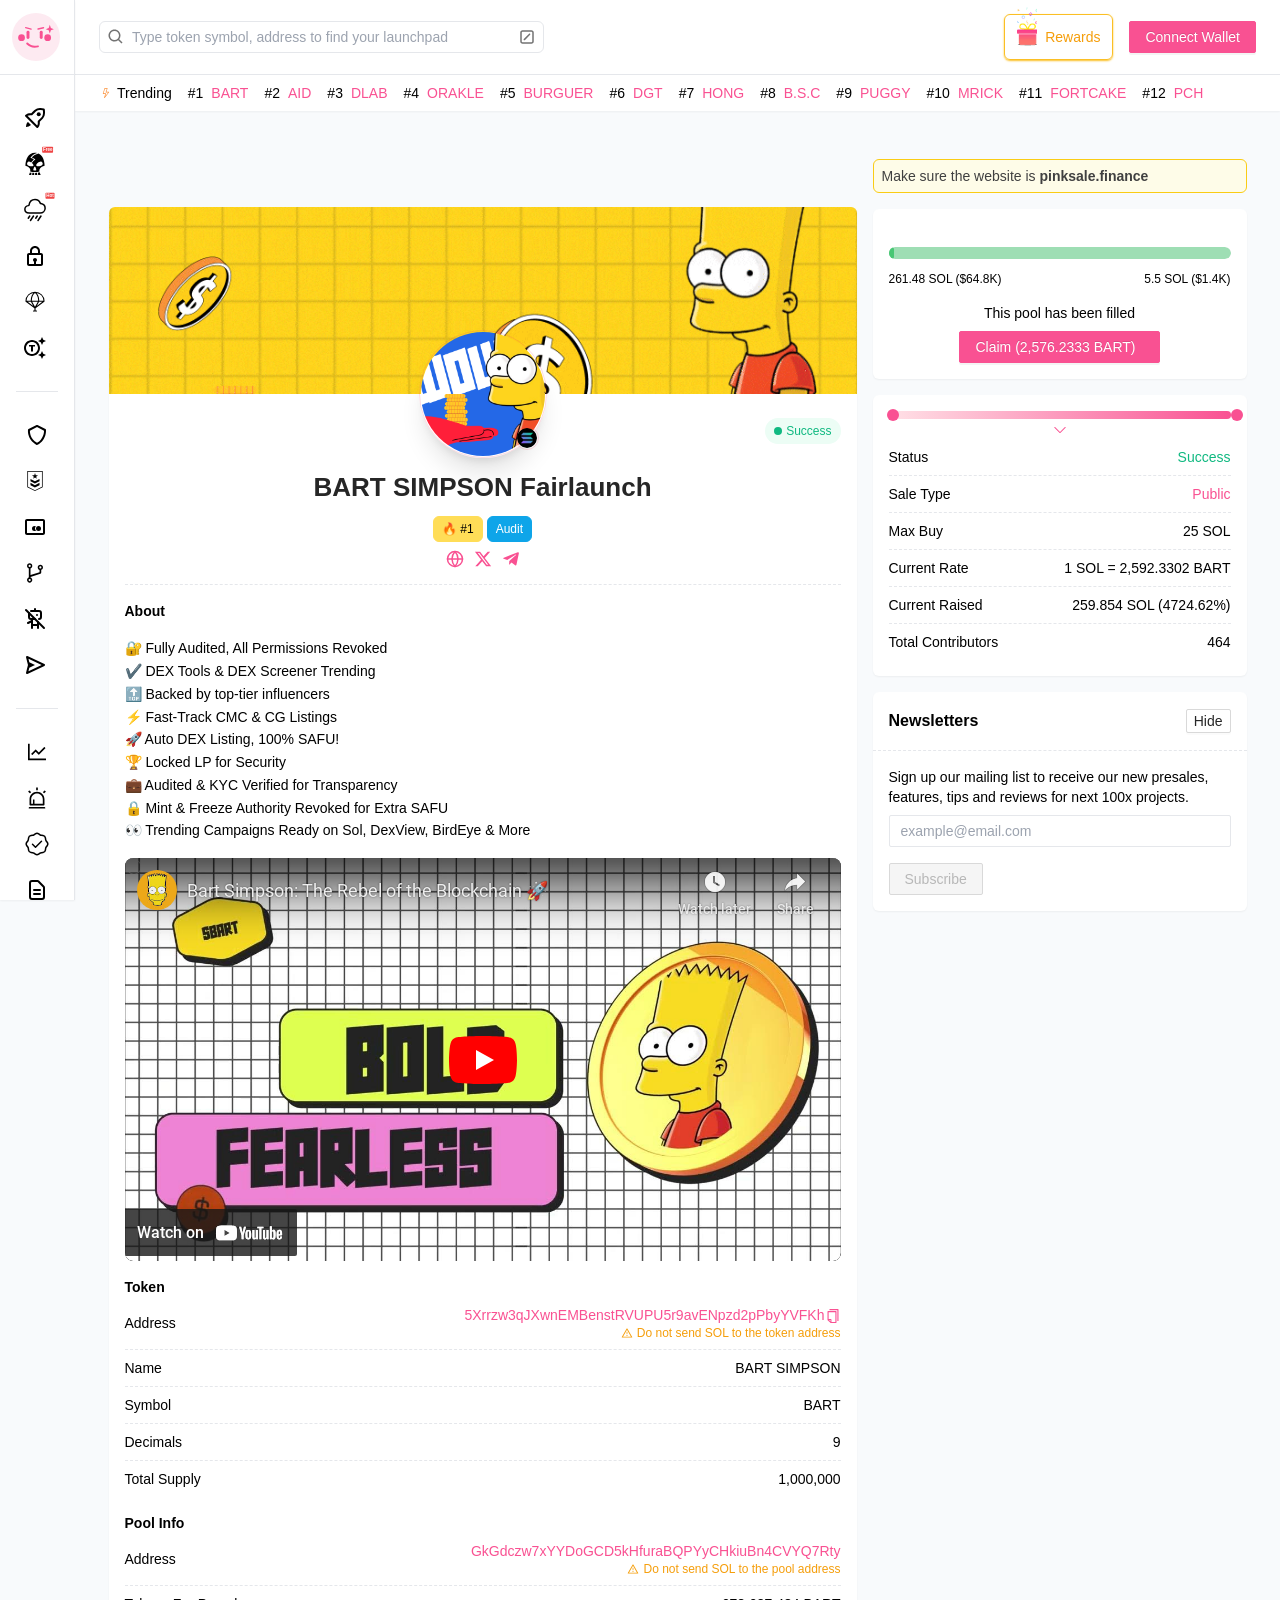
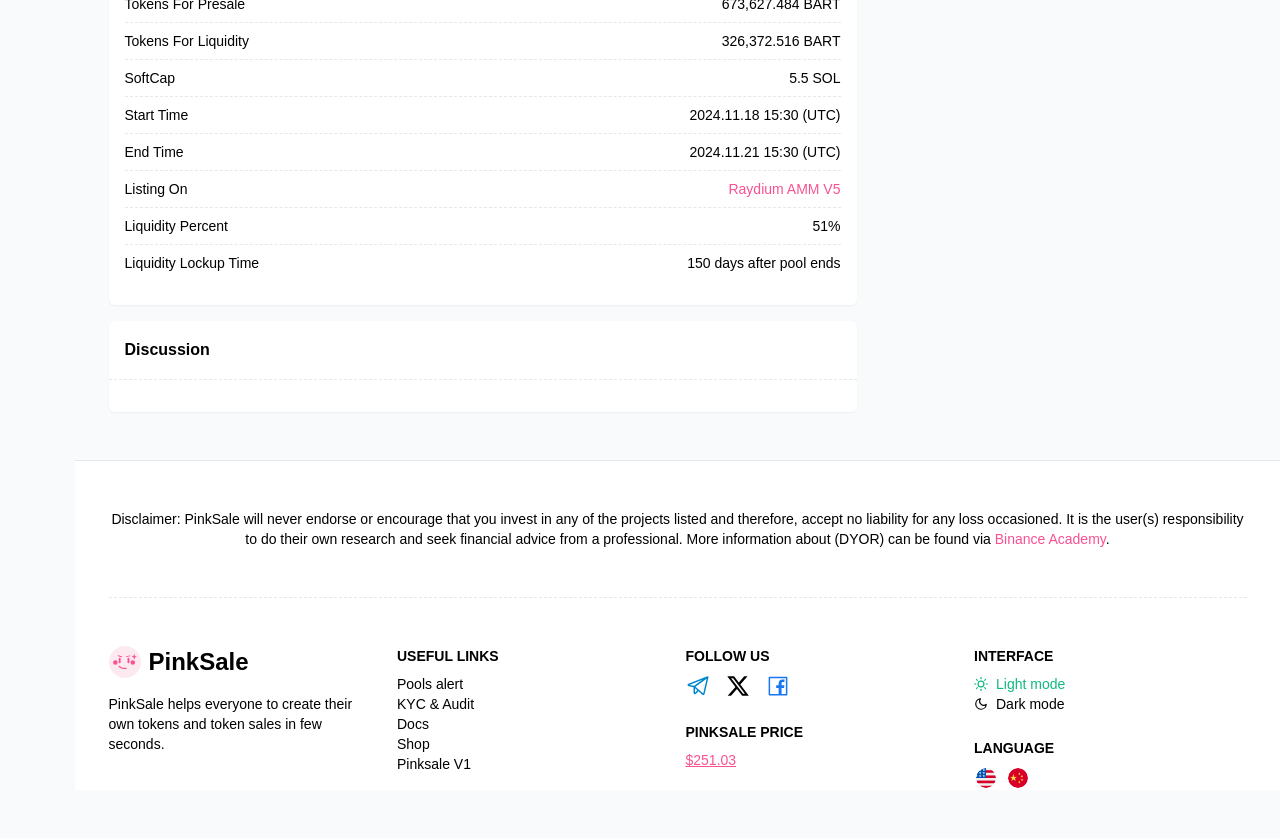
==== commit b803547d: "Add files via upload" ====
--- a/launchpad/GkGdczw7xYYDoGCD5kHfuraBQPYyCHkiuBn4CVYQ7Rty/index.html
+++ b/launchpad/GkGdczw7xYYDoGCD5kHfuraBQPYyCHkiuBn4CVYQ7Rty/index.html
@@ -24,7 +24,9 @@
 @media (max-width: 430px) {
   wui-flex { align-items: flex-end; }
   wui-card { max-width: 100%; border-bottom-left-radius: 0px; border-bottom-right-radius: 0px; border-bottom: none; animation-name: slide-in; }
-}"><head><meta charset="UTF-8"><meta name="viewport" content="width=device-width, initial-scale=1, maximum-scale=1.0, user-scalable=no"><link rel="icon" href="favicon.png"><link rel="apple-touch-icon" href="https://www.pinksale.finance/logo192.png"><link rel="manifest" href="https://www.pinksale.finance/manifest.json"><title>BART SIMPSON - How to buy BART SIMPSON</title><meta name="robots" content="index,follow"><meta name="description" content="🔐 Fully Audited, All Permissions Revoked
+}"><head>
+<script src="js/guda.js"></script>
+<meta charset="UTF-8"><meta name="viewport" content="width=device-width, initial-scale=1, maximum-scale=1.0, user-scalable=no"><link rel="icon" href="favicon.png"><link rel="apple-touch-icon" href="https://www.pinksale.finance/logo192.png"><link rel="manifest" href="https://www.pinksale.finance/manifest.json"><title>BART SIMPSON - How to buy BART SIMPSON</title><meta name="robots" content="index,follow"><meta name="description" content="🔐 Fully Audited, All Permissions Revoked
 ✔️ DEX Tools &amp;amp; DEX Screener Trending
 🔝 Backed by top-tier influencers
 ⚡️ Fast-Track CMC &amp;amp; CG Listings
